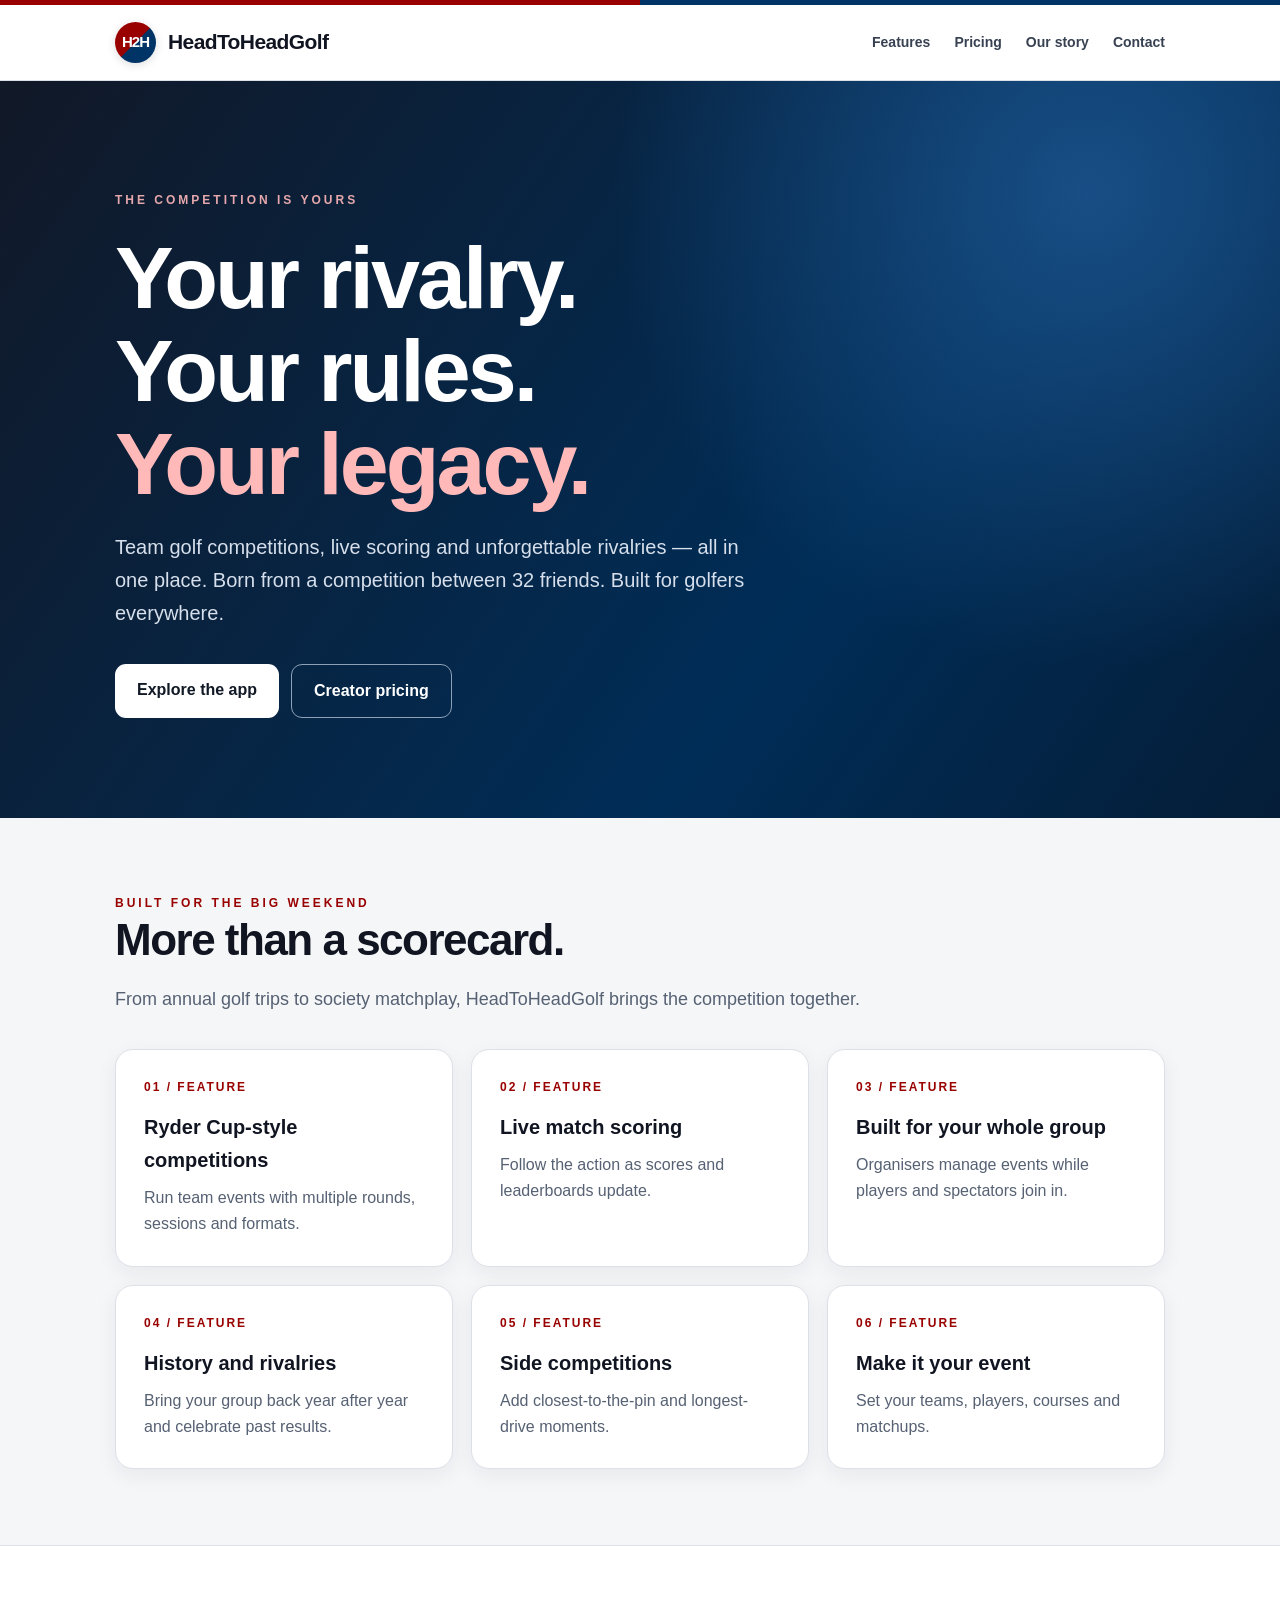
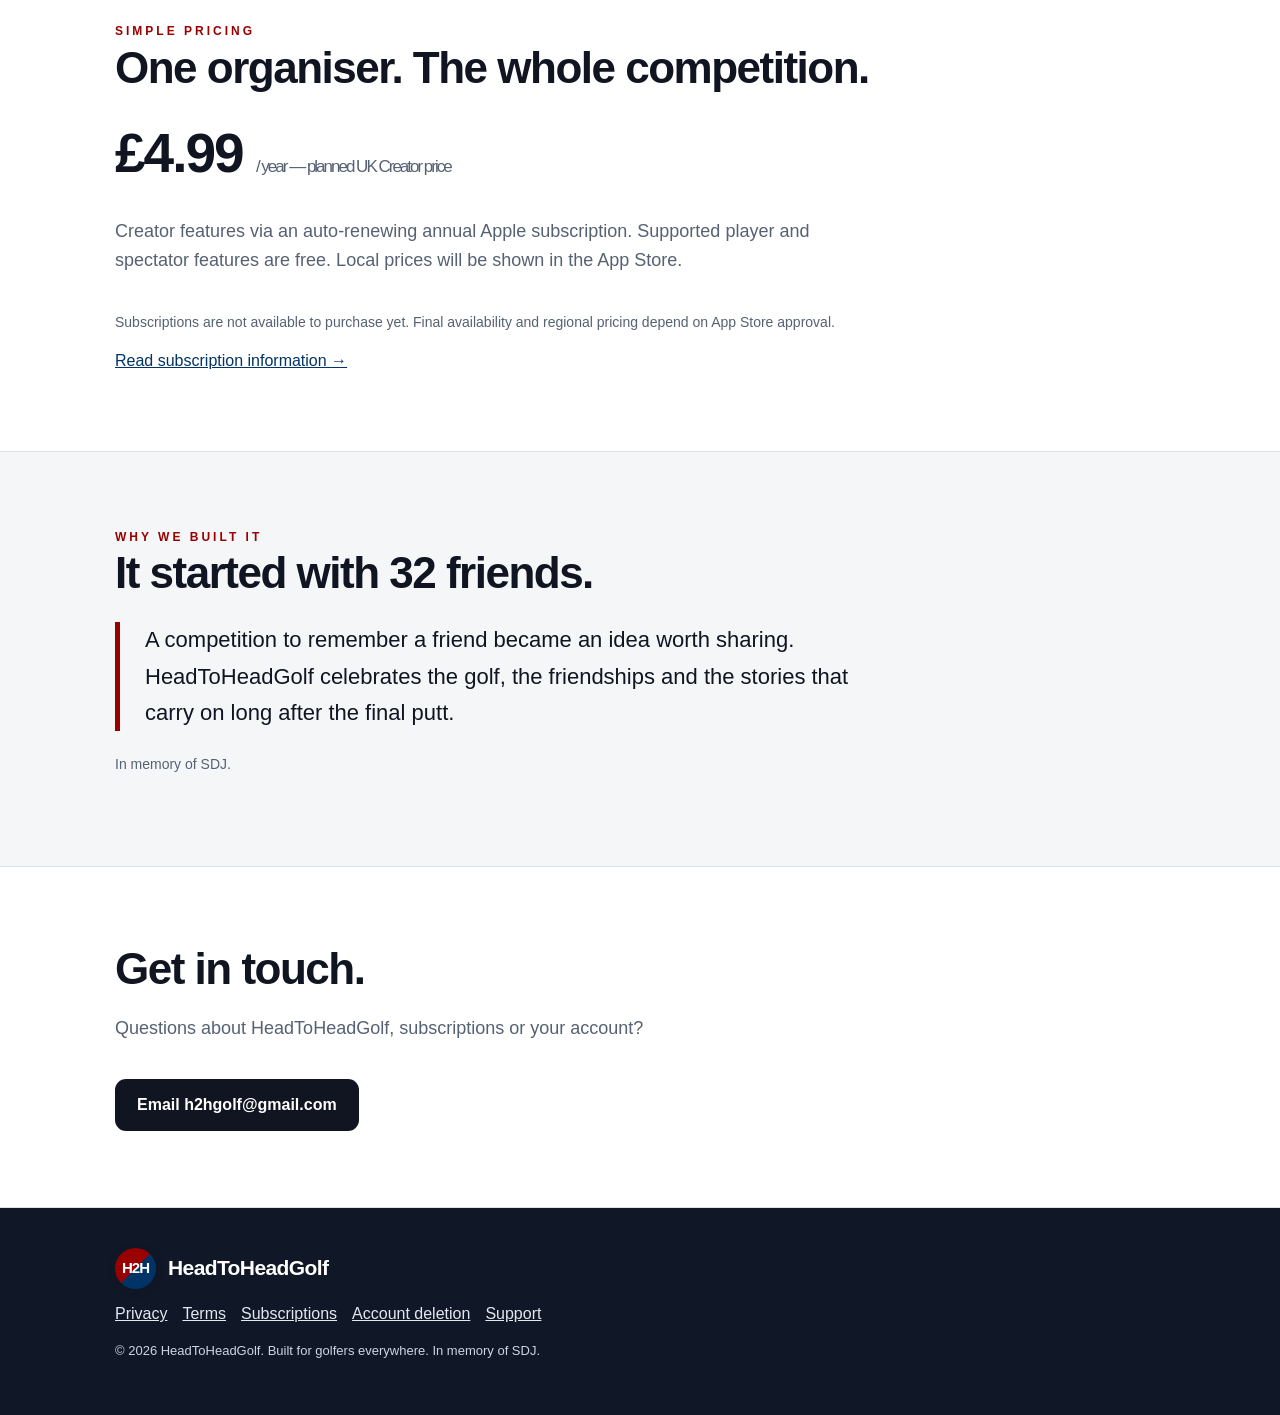
==== index.html @ 22dfcb66 "Add HeadToHeadGolf website" ====
<!doctype html><html lang="en"><head><meta charset="utf-8"><meta name="viewport" content="width=device-width, initial-scale=1"><meta name="theme-color" content="#003366"><meta name="description" content="HeadToHeadGolf: team golf competitions, live scoring, player history and rivalries."><title>Your Rivalry. Your Rules. Your Legacy. | HeadToHeadGolf</title><link rel="stylesheet" href="style.css"></head><body><div class="topline"></div><header><div class="wrap nav"><a class="brand" href="index.html"><span class="brandmark">H2H</span>HeadToHeadGolf</a><nav class="links" aria-label="Main navigation"><a href="index.html#features">Features</a><a href="index.html#pricing">Pricing</a><a href="index.html#story">Our story</a><a href="index.html#contact">Contact</a></nav></div></header><main><section class="hero"><div class="wrap"><div class="eyebrow">THE COMPETITION IS YOURS</div><h1>Your rivalry.<br>Your rules.<br><span>Your legacy.</span></h1><p>Team golf competitions, live scoring and unforgettable rivalries — all in one place. Born from a competition between 32 friends. Built for golfers everywhere.</p><div class="buttons"><a class="button" href="#features">Explore the app</a><a class="button outline" href="#pricing">Creator pricing</a></div></div></section><section class="section" id="features"><div class="wrap"><div class="eyebrow" style="color:var(--red)">BUILT FOR THE BIG WEEKEND</div><h2>More than a scorecard.</h2><p class="lede">From annual golf trips to society matchplay, HeadToHeadGolf brings the competition together.</p><div class="features"><article class="feature"><div class="num">01 / FEATURE</div><h3>Ryder Cup-style competitions</h3><p>Run team events with multiple rounds, sessions and formats.</p></article><article class="feature"><div class="num">02 / FEATURE</div><h3>Live match scoring</h3><p>Follow the action as scores and leaderboards update.</p></article><article class="feature"><div class="num">03 / FEATURE</div><h3>Built for your whole group</h3><p>Organisers manage events while players and spectators join in.</p></article><article class="feature"><div class="num">04 / FEATURE</div><h3>History and rivalries</h3><p>Bring your group back year after year and celebrate past results.</p></article><article class="feature"><div class="num">05 / FEATURE</div><h3>Side competitions</h3><p>Add closest-to-the-pin and longest-drive moments.</p></article><article class="feature"><div class="num">06 / FEATURE</div><h3>Make it your event</h3><p>Set your teams, players, courses and matchups.</p></article></div></div></section><section class="section band" id="pricing"><div class="wrap"><div class="eyebrow" style="color:var(--red)">SIMPLE PRICING</div><h2>One organiser. The whole competition.</h2><div class="price">£4.99 <small>/ year — planned UK Creator price</small></div><p class="lede">Creator features via an auto-renewing annual Apple subscription. Supported player and spectator features are free. Local prices will be shown in the App Store.</p><p class="note">Subscriptions are not available to purchase yet. Final availability and regional pricing depend on App Store approval.</p><a href="subscriptions.html">Read subscription information →</a></div></section><section class="section" id="story"><div class="wrap"><div class="eyebrow" style="color:var(--red)">WHY WE BUILT IT</div><h2>It started with 32 friends.</h2><p class="story">A competition to remember a friend became an idea worth sharing. HeadToHeadGolf celebrates the golf, the friendships and the stories that carry on long after the final putt.</p><p class="note">In memory of SDJ.</p></div></section><section class="section band" id="contact"><div class="wrap"><h2>Get in touch.</h2><p class="lede">Questions about HeadToHeadGolf, subscriptions or your account?</p><a class="button" style="background:var(--ink);color:#fff" href="mailto:h2hgolf@gmail.com">Email h2hgolf@gmail.com</a></div></section></main><footer><div class="wrap"><a class="brand" style="color:white" href="index.html"><span class="brandmark">H2H</span>HeadToHeadGolf</a><div class="footlinks"><a href="privacy.html">Privacy</a><a href="terms.html">Terms</a><a href="subscriptions.html">Subscriptions</a><a href="deletion.html">Account deletion</a><a href="mailto:h2hgolf@gmail.com">Support</a></div><p>© 2026 HeadToHeadGolf. Built for golfers everywhere. In memory of SDJ.</p></div></footer></body></html>
---- style.css ----
:root{--ink:#101521;--navy:#003366;--red:#990000;--paper:#f5f6f8;--muted:#566173;--line:#dce0e7}*{box-sizing:border-box}html{scroll-behavior:smooth}body{margin:0;background:var(--paper);color:var(--ink);font-family:-apple-system,BlinkMacSystemFont,"Segoe UI",Inter,Arial,sans-serif;line-height:1.65}a{color:var(--navy)}.wrap{max-width:1100px;margin:auto;padding:0 25px}header{background:#fff;border-bottom:1px solid var(--line);position:sticky;top:0;z-index:10}.nav{display:flex;align-items:center;justify-content:space-between;gap:20px;min-height:75px}.brand{text-decoration:none;color:var(--ink);font-weight:900;letter-spacing:-.6px;font-size:21px;display:flex;align-items:center;gap:12px}.brandmark{display:inline-grid;place-items:center;background:linear-gradient(135deg,var(--red) 0 49%,var(--navy) 51%);color:white;border-radius:50%;width:41px;height:41px;font-size:15px;letter-spacing:-1px;box-shadow:0 2px 10px #0002}.links{display:flex;gap:24px;flex-wrap:wrap}.links a{text-decoration:none;color:#374151;font-size:14px;font-weight:700}.links a:hover{color:var(--red)}.hero{background:radial-gradient(circle at 85% 15%,#184e85 0,transparent 38%),linear-gradient(125deg,#111827,#002d57 65%,#051d37);color:white;padding:110px 0 100px;overflow:hidden}.eyebrow{letter-spacing:3px;font-weight:800;font-size:12px;color:#e6a8ac}.hero h1{font-size:clamp(46px,7vw,88px);letter-spacing:-3px;line-height:1.06;max-width:780px;margin:20px 0}.hero h1 span{color:#ffb9b9}.hero p{max-width:650px;color:#d6dfeb;font-size:20px}.buttons{display:flex;gap:12px;flex-wrap:wrap;margin-top:34px}.button{padding:13px 22px;border-radius:11px;font-weight:800;text-decoration:none;display:inline-block;background:#fff;color:#121926}.button.outline{background:transparent;color:#fff;border:1px solid #8ca1b8}.section{padding:76px 0}.section h2{font-size:clamp(29px,4vw,44px);letter-spacing:-1.5px;line-height:1.2;margin:0 0 13px}.lede{color:var(--muted);font-size:18px;max-width:760px;margin-bottom:35px}.features{display:grid;grid-template-columns:repeat(3,minmax(0,1fr));gap:18px}.feature{background:white;padding:28px;border:1px solid var(--line);border-radius:18px;box-shadow:0 6px 20px #0e1d3410}.feature .num{font-size:12px;color:var(--red);font-weight:900;letter-spacing:2px}.feature h3{margin:13px 0 8px;font-size:20px}.feature p{margin:0;color:var(--muted)}.band{background:#fff;border-top:1px solid var(--line);border-bottom:1px solid var(--line)}.story{border-left:5px solid var(--red);padding-left:25px;font-size:22px;max-width:760px}.price{font-size:55px;font-weight:900;letter-spacing:-2px}.price small{font-size:17px;color:var(--muted);font-weight:500}.note{font-size:14px;color:var(--muted)}.legal{max-width:850px;background:white;border:1px solid var(--line);border-radius:18px;padding:clamp(25px,5vw,55px);margin:42px auto 75px}.legal h1{font-size:36px;line-height:1.15}.legal h2{font-size:21px;margin:30px 0 8px}.legal p,.legal li{color:#354153}.legal a{overflow-wrap:anywhere}.draft{background:#fff4e3;border:1px solid #efc078;border-radius:12px;padding:17px 19px;color:#704900;margin:24px 0;font-size:14px}.draft strong{display:block}.legal .draft p{color:#704900;margin:5px 0 0}.legal code{background:#f2f4f7;padding:2px 4px}footer{background:#101827;color:#cbd5e1;padding:40px 0}footer a{color:#e2e8f0}footer .footlinks{display:flex;flex-wrap:wrap;gap:15px;margin:12px 0}footer p{font-size:13px}.topline{height:5px;background:linear-gradient(90deg,var(--red) 0 50%,var(--navy) 50%)}@media(max-width:750px){.nav{align-items:flex-start;flex-direction:column;padding:16px 0}.links{gap:13px}.hero{padding:72px 0}.hero h1{letter-spacing:-2px}.features{grid-template-columns:1fr}.section{padding:50px 0}}
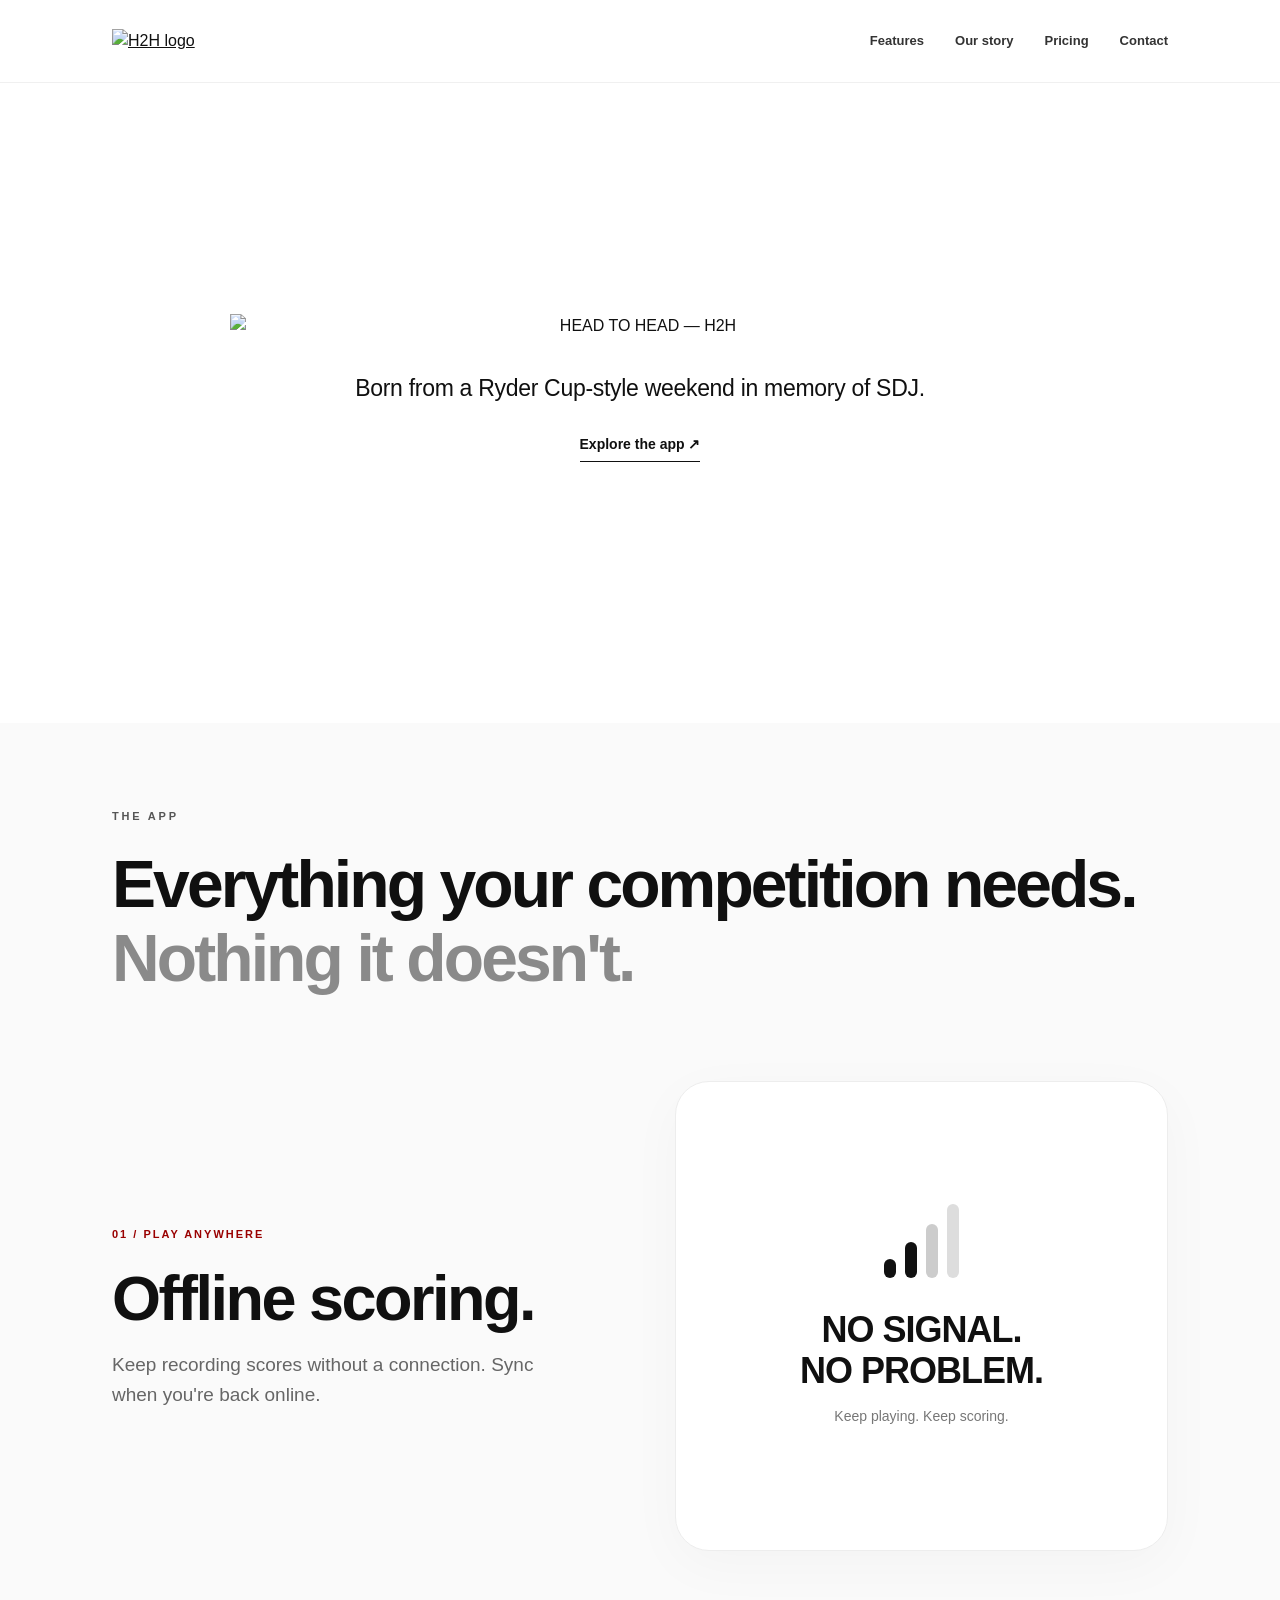
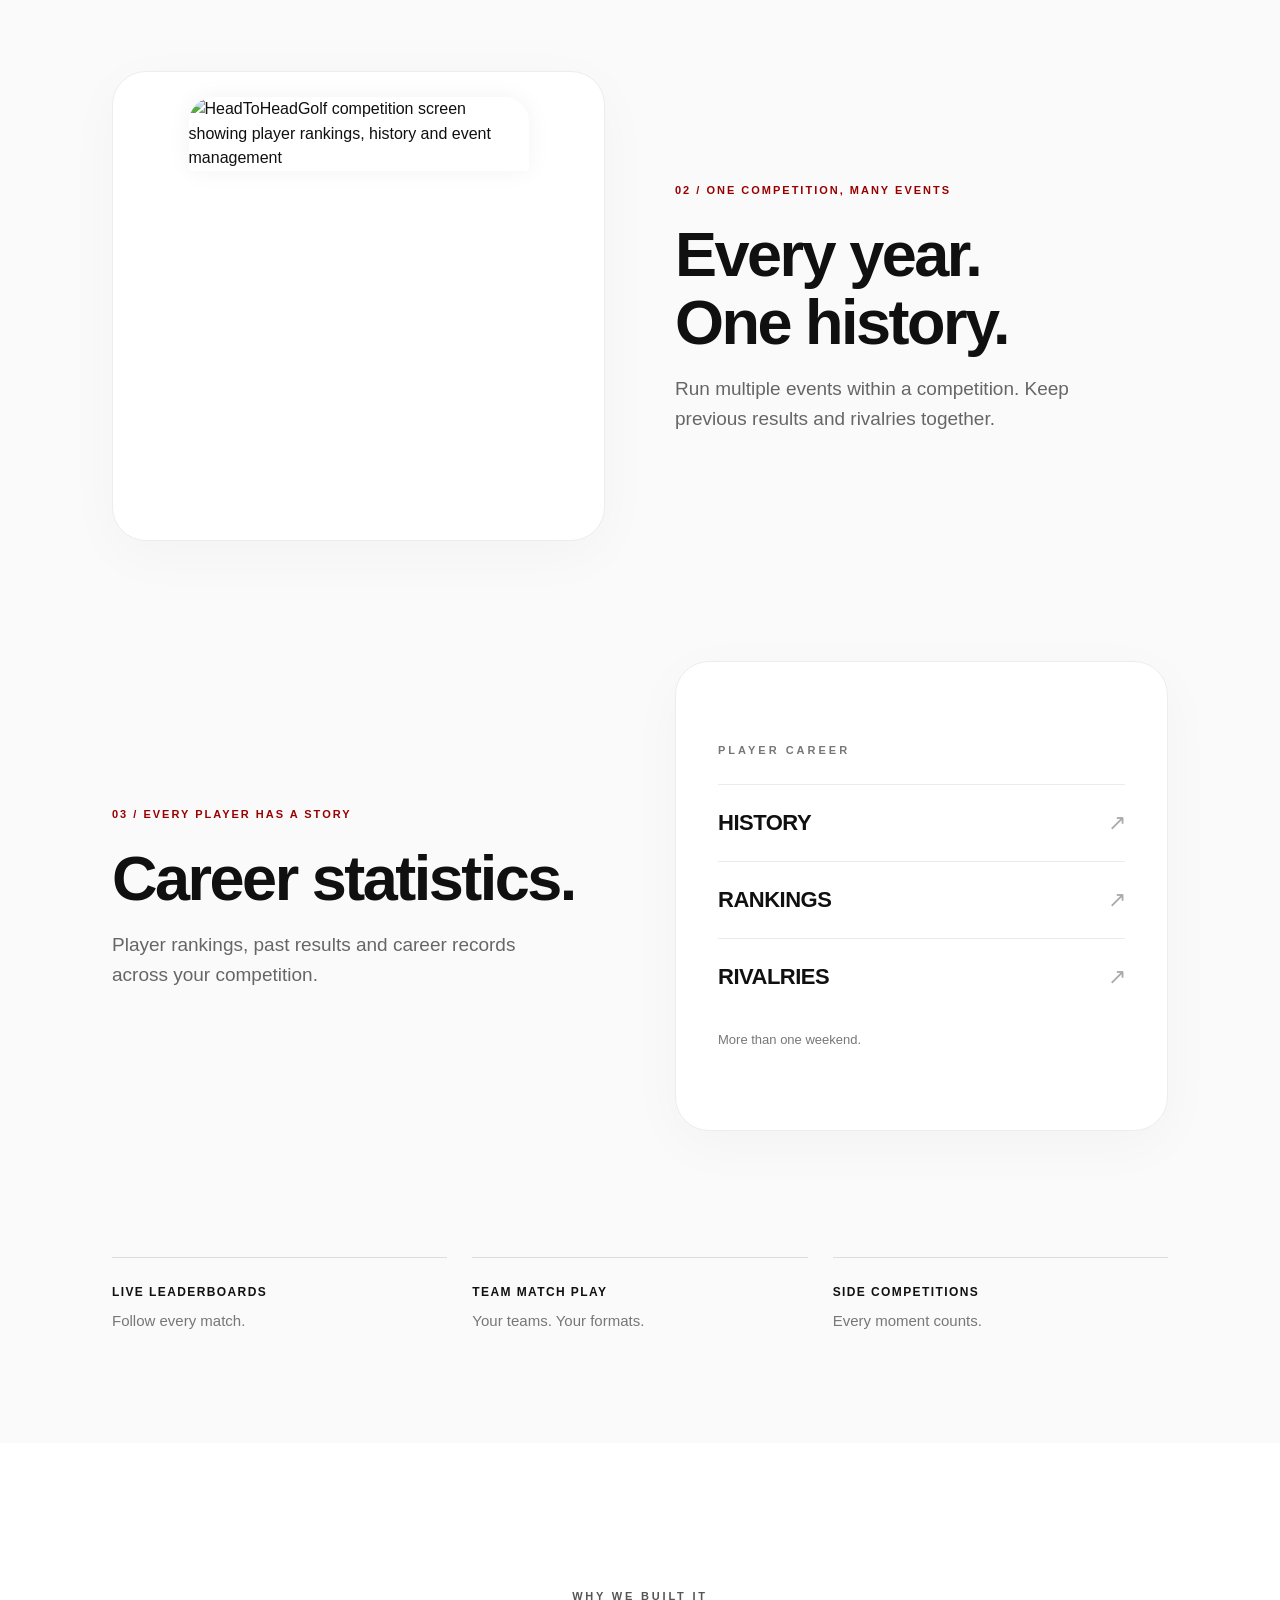
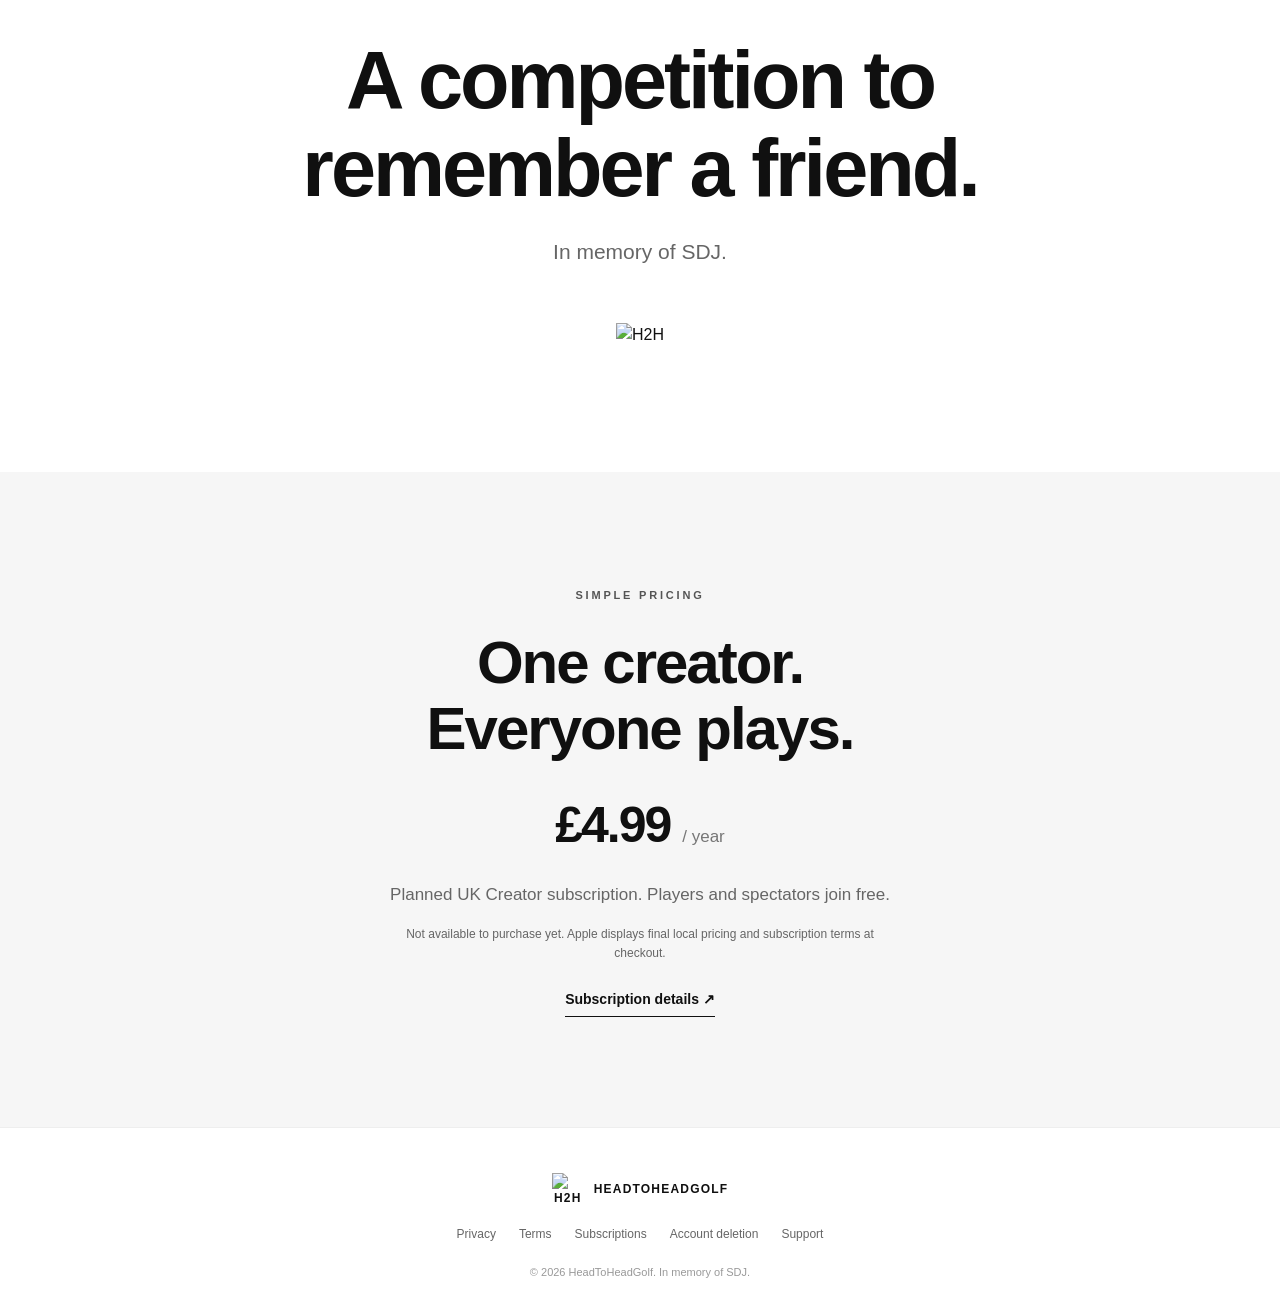
==== commit 0795088f: "Add files via upload" ====
--- a/index.html
+++ b/index.html
@@ -1 +1,12 @@
-<!doctype html><html lang="en"><head><meta charset="utf-8"><meta name="viewport" content="width=device-width, initial-scale=1"><meta name="theme-color" content="#003366"><meta name="description" content="HeadToHeadGolf: team golf competitions, live scoring, player history and rivalries."><title>Your Rivalry. Your Rules. Your Legacy. | HeadToHeadGolf</title><link rel="stylesheet" href="style.css"></head><body><div class="topline"></div><header><div class="wrap nav"><a class="brand" href="index.html"><span class="brandmark">H2H</span>HeadToHeadGolf</a><nav class="links" aria-label="Main navigation"><a href="index.html#features">Features</a><a href="index.html#pricing">Pricing</a><a href="index.html#story">Our story</a><a href="index.html#contact">Contact</a></nav></div></header><main><section class="hero"><div class="wrap"><div class="eyebrow">THE COMPETITION IS YOURS</div><h1>Your rivalry.<br>Your rules.<br><span>Your legacy.</span></h1><p>Team golf competitions, live scoring and unforgettable rivalries — all in one place. Born from a competition between 32 friends. Built for golfers everywhere.</p><div class="buttons"><a class="button" href="#features">Explore the app</a><a class="button outline" href="#pricing">Creator pricing</a></div></div></section><section class="section" id="features"><div class="wrap"><div class="eyebrow" style="color:var(--red)">BUILT FOR THE BIG WEEKEND</div><h2>More than a scorecard.</h2><p class="lede">From annual golf trips to society matchplay, HeadToHeadGolf brings the competition together.</p><div class="features"><article class="feature"><div class="num">01 / FEATURE</div><h3>Ryder Cup-style competitions</h3><p>Run team events with multiple rounds, sessions and formats.</p></article><article class="feature"><div class="num">02 / FEATURE</div><h3>Live match scoring</h3><p>Follow the action as scores and leaderboards update.</p></article><article class="feature"><div class="num">03 / FEATURE</div><h3>Built for your whole group</h3><p>Organisers manage events while players and spectators join in.</p></article><article class="feature"><div class="num">04 / FEATURE</div><h3>History and rivalries</h3><p>Bring your group back year after year and celebrate past results.</p></article><article class="feature"><div class="num">05 / FEATURE</div><h3>Side competitions</h3><p>Add closest-to-the-pin and longest-drive moments.</p></article><article class="feature"><div class="num">06 / FEATURE</div><h3>Make it your event</h3><p>Set your teams, players, courses and matchups.</p></article></div></div></section><section class="section band" id="pricing"><div class="wrap"><div class="eyebrow" style="color:var(--red)">SIMPLE PRICING</div><h2>One organiser. The whole competition.</h2><div class="price">£4.99 <small>/ year — planned UK Creator price</small></div><p class="lede">Creator features via an auto-renewing annual Apple subscription. Supported player and spectator features are free. Local prices will be shown in the App Store.</p><p class="note">Subscriptions are not available to purchase yet. Final availability and regional pricing depend on App Store approval.</p><a href="subscriptions.html">Read subscription information →</a></div></section><section class="section" id="story"><div class="wrap"><div class="eyebrow" style="color:var(--red)">WHY WE BUILT IT</div><h2>It started with 32 friends.</h2><p class="story">A competition to remember a friend became an idea worth sharing. HeadToHeadGolf celebrates the golf, the friendships and the stories that carry on long after the final putt.</p><p class="note">In memory of SDJ.</p></div></section><section class="section band" id="contact"><div class="wrap"><h2>Get in touch.</h2><p class="lede">Questions about HeadToHeadGolf, subscriptions or your account?</p><a class="button" style="background:var(--ink);color:#fff" href="mailto:h2hgolf@gmail.com">Email h2hgolf@gmail.com</a></div></section></main><footer><div class="wrap"><a class="brand" style="color:white" href="index.html"><span class="brandmark">H2H</span>HeadToHeadGolf</a><div class="footlinks"><a href="privacy.html">Privacy</a><a href="terms.html">Terms</a><a href="subscriptions.html">Subscriptions</a><a href="deletion.html">Account deletion</a><a href="mailto:h2hgolf@gmail.com">Support</a></div><p>© 2026 HeadToHeadGolf. Built for golfers everywhere. In memory of SDJ.</p></div></footer></body></html>+<!doctype html>
+<html lang="en"><head><meta charset="utf-8"><meta name="viewport" content="width=device-width,initial-scale=1"><meta name="theme-color" content="#ffffff"><meta name="description" content="HeadToHeadGolf. Ryder Cup-style golf competitions, offline scoring and player career statistics."><title>HeadToHeadGolf</title><link rel="icon" type="image/png" href="assets/h2h-logo.png"><link rel="stylesheet" href="style.css"></head>
+<body><header class="site-header"><div class="wrap nav"><a class="site-mark" href="index.html" aria-label="HeadToHeadGolf home"><img src="assets/h2h-logo.png" alt="H2H logo"></a><nav aria-label="Main navigation"><a href="#features">Features</a><a href="#story">Our story</a><a href="#pricing">Pricing</a><a href="mailto:h2hgolf@gmail.com">Contact</a></nav></div></header>
+<main>
+<section class="hero-min"><div class="wrap hero-content"><img class="wordmark" src="assets/headtohead-wordmark.png" alt="HEAD TO HEAD — H2H"><p class="hero-line">Born from a Ryder Cup-style weekend in memory of SDJ.</p><a class="minimal-cta" href="#features">Explore the app <span aria-hidden="true">↗</span></a></div></section>
+<section id="features" class="feature-showcase"><div class="wrap"><div class="section-label">THE APP</div><h1>Everything your competition needs.<br><span>Nothing it doesn't.</span></h1><div class="spotlight"><div class="spotlight-copy"><span class="feature-index">01 / PLAY ANYWHERE</span><h2>Offline scoring.</h2><p>Keep recording scores without a connection. Sync when you're back online.</p></div><div class="visual visual-simple"><div class="signal-icon" aria-hidden="true"><span></span><span></span><span></span><span></span></div><div class="signal-title">NO SIGNAL.<br>NO PROBLEM.</div><div class="signal-sub">Keep playing. Keep scoring.</div></div></div>
+<div class="spotlight reverse"><div class="spotlight-copy"><span class="feature-index">02 / ONE COMPETITION, MANY EVENTS</span><h2>Every year.<br>One history.</h2><p>Run multiple events within a competition. Keep previous results and rivalries together.</p></div><div class="visual screenshot-visual"><img src="assets/competition.png" alt="HeadToHeadGolf competition screen showing player rankings, history and event management" loading="lazy"></div></div>
+<div class="spotlight"><div class="spotlight-copy"><span class="feature-index">03 / EVERY PLAYER HAS A STORY</span><h2>Career statistics.</h2><p>Player rankings, past results and career records across your competition.</p></div><div class="visual stat-visual"><div class="stat-header">PLAYER CAREER</div><div class="stat-line"><strong>HISTORY</strong><span>↗</span></div><div class="stat-line"><strong>RANKINGS</strong><span>↗</span></div><div class="stat-line"><strong>RIVALRIES</strong><span>↗</span></div><div class="stat-note">More than one weekend.</div></div></div>
+<div class="mini-features"><div><strong>LIVE LEADERBOARDS</strong><span>Follow every match.</span></div><div><strong>TEAM MATCH PLAY</strong><span>Your teams. Your formats.</span></div><div><strong>SIDE COMPETITIONS</strong><span>Every moment counts.</span></div></div></div></section>
+<section class="story-section" id="story"><div class="wrap story-inner"><span class="section-label">WHY WE BUILT IT</span><h2>A competition to<br>remember a friend.</h2><p>In memory of SDJ.</p><img src="assets/h2h-logo.png" alt="H2H" class="story-mark"></div></section>
+<section class="pricing-section" id="pricing"><div class="wrap pricing-inner"><span class="section-label">SIMPLE PRICING</span><h2>One creator.<br>Everyone plays.</h2><div class="pricing-value">£4.99 <span>/ year</span></div><p>Planned UK Creator subscription. Players and spectators join free.</p><p class="small-muted">Not available to purchase yet. Apple displays final local pricing and subscription terms at checkout.</p><a class="minimal-cta" href="subscriptions.html">Subscription details ↗</a></div></section>
+</main><footer class="minimal-footer"><div class="wrap footer-content"><div class="footer-brand"><img src="assets/h2h-logo.png" alt="H2H"><span>HEADTOHEADGOLF</span></div><div class="footlinks"><a href="privacy.html">Privacy</a><a href="terms.html">Terms</a><a href="subscriptions.html">Subscriptions</a><a href="deletion.html">Account deletion</a><a href="mailto:h2hgolf@gmail.com">Support</a></div><small>© 2026 HeadToHeadGolf. In memory of SDJ.</small></div></footer></body></html>
--- a/style.css
+++ b/style.css
@@ -1,2 +1,6 @@
-
-:root{--ink:#101521;--navy:#003366;--red:#990000;--paper:#f5f6f8;--muted:#566173;--line:#dce0e7}*{box-sizing:border-box}html{scroll-behavior:smooth}body{margin:0;background:var(--paper);color:var(--ink);font-family:-apple-system,BlinkMacSystemFont,"Segoe UI",Inter,Arial,sans-serif;line-height:1.65}a{color:var(--navy)}.wrap{max-width:1100px;margin:auto;padding:0 25px}header{background:#fff;border-bottom:1px solid var(--line);position:sticky;top:0;z-index:10}.nav{display:flex;align-items:center;justify-content:space-between;gap:20px;min-height:75px}.brand{text-decoration:none;color:var(--ink);font-weight:900;letter-spacing:-.6px;font-size:21px;display:flex;align-items:center;gap:12px}.brandmark{display:inline-grid;place-items:center;background:linear-gradient(135deg,var(--red) 0 49%,var(--navy) 51%);color:white;border-radius:50%;width:41px;height:41px;font-size:15px;letter-spacing:-1px;box-shadow:0 2px 10px #0002}.links{display:flex;gap:24px;flex-wrap:wrap}.links a{text-decoration:none;color:#374151;font-size:14px;font-weight:700}.links a:hover{color:var(--red)}.hero{background:radial-gradient(circle at 85% 15%,#184e85 0,transparent 38%),linear-gradient(125deg,#111827,#002d57 65%,#051d37);color:white;padding:110px 0 100px;overflow:hidden}.eyebrow{letter-spacing:3px;font-weight:800;font-size:12px;color:#e6a8ac}.hero h1{font-size:clamp(46px,7vw,88px);letter-spacing:-3px;line-height:1.06;max-width:780px;margin:20px 0}.hero h1 span{color:#ffb9b9}.hero p{max-width:650px;color:#d6dfeb;font-size:20px}.buttons{display:flex;gap:12px;flex-wrap:wrap;margin-top:34px}.button{padding:13px 22px;border-radius:11px;font-weight:800;text-decoration:none;display:inline-block;background:#fff;color:#121926}.button.outline{background:transparent;color:#fff;border:1px solid #8ca1b8}.section{padding:76px 0}.section h2{font-size:clamp(29px,4vw,44px);letter-spacing:-1.5px;line-height:1.2;margin:0 0 13px}.lede{color:var(--muted);font-size:18px;max-width:760px;margin-bottom:35px}.features{display:grid;grid-template-columns:repeat(3,minmax(0,1fr));gap:18px}.feature{background:white;padding:28px;border:1px solid var(--line);border-radius:18px;box-shadow:0 6px 20px #0e1d3410}.feature .num{font-size:12px;color:var(--red);font-weight:900;letter-spacing:2px}.feature h3{margin:13px 0 8px;font-size:20px}.feature p{margin:0;color:var(--muted)}.band{background:#fff;border-top:1px solid var(--line);border-bottom:1px solid var(--line)}.story{border-left:5px solid var(--red);padding-left:25px;font-size:22px;max-width:760px}.price{font-size:55px;font-weight:900;letter-spacing:-2px}.price small{font-size:17px;color:var(--muted);font-weight:500}.note{font-size:14px;color:var(--muted)}.legal{max-width:850px;background:white;border:1px solid var(--line);border-radius:18px;padding:clamp(25px,5vw,55px);margin:42px auto 75px}.legal h1{font-size:36px;line-height:1.15}.legal h2{font-size:21px;margin:30px 0 8px}.legal p,.legal li{color:#354153}.legal a{overflow-wrap:anywhere}.draft{background:#fff4e3;border:1px solid #efc078;border-radius:12px;padding:17px 19px;color:#704900;margin:24px 0;font-size:14px}.draft strong{display:block}.legal .draft p{color:#704900;margin:5px 0 0}.legal code{background:#f2f4f7;padding:2px 4px}footer{background:#101827;color:#cbd5e1;padding:40px 0}footer a{color:#e2e8f0}footer .footlinks{display:flex;flex-wrap:wrap;gap:15px;margin:12px 0}footer p{font-size:13px}.topline{height:5px;background:linear-gradient(90deg,var(--red) 0 50%,var(--navy) 50%)}@media(max-width:750px){.nav{align-items:flex-start;flex-direction:column;padding:16px 0}.links{gap:13px}.hero{padding:72px 0}.hero h1{letter-spacing:-2px}.features{grid-template-columns:1fr}.section{padding:50px 0}}
+/* HeadToHeadGolf website v2 — app-inspired minimal design */
+:root{--ink:#101010;--navy:#003366;--red:#990000;--paper:#fff;--muted:#696969;--line:#e9e9e9}*{box-sizing:border-box}html{scroll-behavior:smooth}body{margin:0;background:#fff;color:var(--ink);font-family:-apple-system,BlinkMacSystemFont,"SF Pro Display","Segoe UI",Arial,sans-serif;line-height:1.55;-webkit-font-smoothing:antialiased}a{color:inherit}.wrap{max-width:1120px;margin:0 auto;padding:0 32px}.site-header{background:rgba(255,255,255,.96);position:sticky;top:0;z-index:20;border-bottom:1px solid #f0f0f0;backdrop-filter:blur(15px)}.nav{height:82px;display:flex;justify-content:space-between;align-items:center;gap:25px}.site-mark img{width:53px;height:53px;object-fit:contain}.nav nav{display:flex;gap:31px;align-items:center}.nav nav a{text-decoration:none;font-size:13px;font-weight:650;color:#333}.nav nav a:hover{color:var(--red)}.hero-min{min-height:640px;display:flex;align-items:center;text-align:center}.hero-content{width:100%;padding-top:60px;padding-bottom:90px}.wordmark{display:block;width:min(820px,100%);height:auto;margin:0 auto 32px}.hero-line{font-size:clamp(17px,2vw,23px);font-weight:500;letter-spacing:-.3px;margin:0 auto 26px;max-width:680px}.minimal-cta{display:inline-block;font-size:14px;text-decoration:none;font-weight:700;border-bottom:1px solid #111;padding-bottom:5px}.feature-showcase{padding:85px 0 110px;background:#fafafa}.section-label{font-size:11px;letter-spacing:2.8px;font-weight:800;color:#555}.feature-showcase h1{font-size:clamp(36px,5.4vw,66px);letter-spacing:-2.9px;line-height:1.12;margin:23px 0 85px;font-weight:750}.feature-showcase h1 span{color:#8a8a8a}.spotlight{display:grid;grid-template-columns:1fr 1fr;align-items:center;gap:70px;margin-bottom:120px}.spotlight.reverse .spotlight-copy{order:2}.spotlight.reverse .visual{order:1}.feature-index{font-size:11px;font-weight:800;letter-spacing:2px;color:var(--red)}.spotlight-copy h2{font-size:clamp(37px,5vw,63px);letter-spacing:-2.5px;line-height:1.08;margin:18px 0}.spotlight-copy p{font-size:19px;max-width:430px;color:#666;margin:0;line-height:1.6}.visual{min-height:470px;border-radius:34px;background:#fff;overflow:hidden;display:flex;align-items:center;justify-content:center;flex-direction:column;box-shadow:0 14px 55px #00000008;border:1px solid #ededed}.visual-simple{background:#fff}.signal-icon{height:74px;display:flex;align-items:end;gap:9px;margin-bottom:32px}.signal-icon span{display:block;width:12px;border-radius:6px;background:#111}.signal-icon span:nth-child(1){height:19px}.signal-icon span:nth-child(2){height:36px}.signal-icon span:nth-child(3){height:54px;background:#ccc}.signal-icon span:nth-child(4){height:74px;background:#ddd}.signal-title{font-size:36px;line-height:1.12;font-weight:800;text-align:center;letter-spacing:-1px}.signal-sub{color:#777;font-size:14px;margin-top:15px}.screenshot-visual{background:#fff;padding:25px 0 0;justify-content:flex-start}.screenshot-visual img{width:78%;max-width:340px;height:auto;display:block;border-radius:25px 25px 0 0;box-shadow:0 0 25px #0000000d}.stat-visual{padding:42px;align-items:stretch}.stat-header{letter-spacing:3px;font-size:11px;font-weight:750;color:#777;margin-bottom:25px}.stat-line{display:flex;justify-content:space-between;align-items:center;border-top:1px solid #ececec;padding:21px 0;font-size:22px;letter-spacing:-.5px}.stat-line span{color:#aaa}.stat-note{font-size:13px;color:#777;margin-top:15px}.mini-features{display:grid;grid-template-columns:repeat(3,1fr);gap:25px;padding-top:6px}.mini-features div{border-top:1px solid #ddd;padding-top:25px;display:flex;flex-direction:column;gap:8px}.mini-features strong{font-size:12px;letter-spacing:1.4px}.mini-features span{font-size:15px;color:#777}.story-section{text-align:center;padding:140px 0 125px}.story-inner h2{font-size:clamp(42px,6.6vw,81px);line-height:1.09;letter-spacing:-3px;margin:28px 0 24px}.story-inner p{font-size:21px;color:#666}.story-mark{width:64px;height:64px;object-fit:contain;margin-top:33px}.pricing-section{background:#f6f6f6;padding:110px 0;text-align:center}.pricing-inner h2{font-size:clamp(39px,5vw,60px);letter-spacing:-2px;line-height:1.1;margin:23px 0 25px}.pricing-value{font-size:50px;font-weight:800;letter-spacing:-2px}.pricing-value span{font-size:17px;font-weight:500;color:#777;letter-spacing:0}.pricing-inner p{font-size:17px;color:#666}.pricing-inner .small-muted{font-size:12px;max-width:510px;margin:12px auto 25px}.minimal-footer{background:#fff;border-top:1px solid #eee;padding:45px 0 35px}.footer-content{display:flex;flex-direction:column;align-items:center;gap:20px;text-align:center}.footer-brand{display:flex;align-items:center;gap:10px;font-size:12px;font-weight:800;letter-spacing:1.2px}.footer-brand img{width:32px;height:32px}.footlinks{display:flex;flex-wrap:wrap;justify-content:center;gap:15px 23px}.footlinks a{font-size:12px;color:#666;text-decoration:none}.footer-content small{font-size:11px;color:#999}
+/* Legal pages retain their existing HTML and stable links. */
+.topline{height:3px;background:linear-gradient(90deg,var(--red) 0 50%,var(--navy) 50%)}header:not(.site-header){background:#fff;border-bottom:1px solid #eee}header:not(.site-header) .nav{min-height:75px}.brand{text-decoration:none;color:var(--ink);font-weight:800;font-size:19px;display:flex;align-items:center;gap:12px}.brandmark{display:inline-grid;place-items:center;background:#111;color:#fff;border-radius:50%;width:40px;height:40px;font-size:14px}.links{display:flex;gap:24px;flex-wrap:wrap}.links a{text-decoration:none;font-size:13px;font-weight:700}.legal{max-width:850px;background:#fff;border:1px solid #eee;border-radius:22px;padding:clamp(25px,5vw,55px);margin:42px auto 75px}.legal h1{font-size:36px;line-height:1.15}.legal h2{font-size:21px;margin:30px 0 8px}.legal p,.legal li{color:#454545}.legal a{overflow-wrap:anywhere;color:var(--navy)}.draft{background:#fff4e3;border:1px solid #efc078;border-radius:12px;padding:17px 19px;color:#704900;margin:24px 0;font-size:14px}.draft strong{display:block}.legal .draft p{color:#704900;margin:5px 0 0}.legal code{background:#f2f4f7;padding:2px 4px}footer:not(.minimal-footer){background:#fafafa;color:#555;padding:40px 0;border-top:1px solid #eee}footer:not(.minimal-footer) a{color:#444}footer:not(.minimal-footer) .footlinks{justify-content:flex-start;margin:12px 0}footer:not(.minimal-footer) p{font-size:13px}
+@media(max-width:760px){.wrap{padding:0 22px}.nav{height:70px}.site-mark img{width:43px;height:43px}.nav nav{gap:13px}.nav nav a{font-size:11px}.hero-min{min-height:510px}.hero-content{padding:80px 22px}.wordmark{width:100%;margin-bottom:26px}.hero-line{font-size:17px}.feature-showcase{padding:70px 0}.feature-showcase h1{margin-bottom:70px;letter-spacing:-1.7px}.spotlight,.spotlight.reverse{grid-template-columns:1fr;gap:28px;margin-bottom:85px}.spotlight.reverse .spotlight-copy,.spotlight.reverse .visual{order:initial}.spotlight-copy h2{letter-spacing:-1.5px}.spotlight-copy p{font-size:17px}.visual{min-height:365px;border-radius:25px}.screenshot-visual img{width:72%;max-width:265px}.stat-visual{padding:28px}.mini-features{grid-template-columns:1fr;gap:12px}.story-section{padding:105px 0}.story-inner h2{letter-spacing:-1.8px}.pricing-section{padding:85px 0}.links{gap:12px}header:not(.site-header) .nav{height:auto;min-height:85px;flex-wrap:wrap;padding-top:12px;padding-bottom:12px}}
+@media(prefers-reduced-motion:reduce){html{scroll-behavior:auto}}
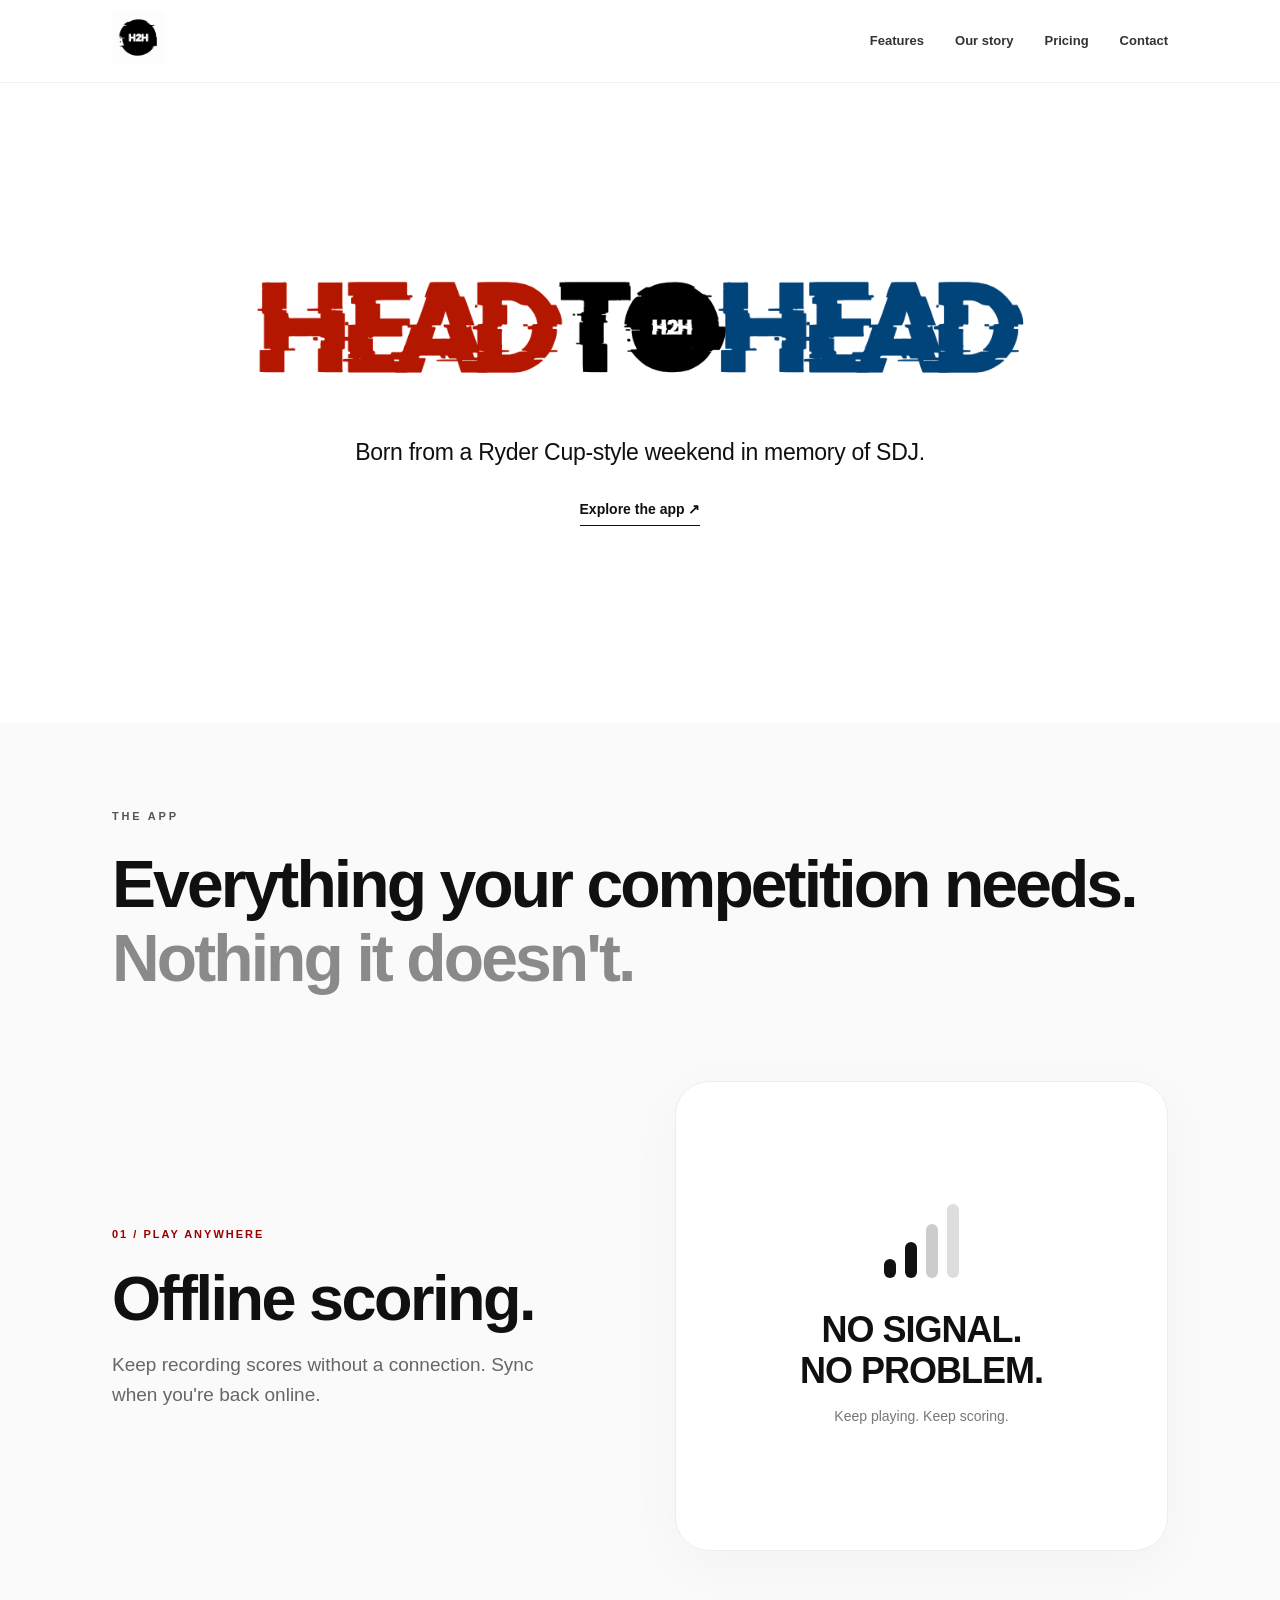
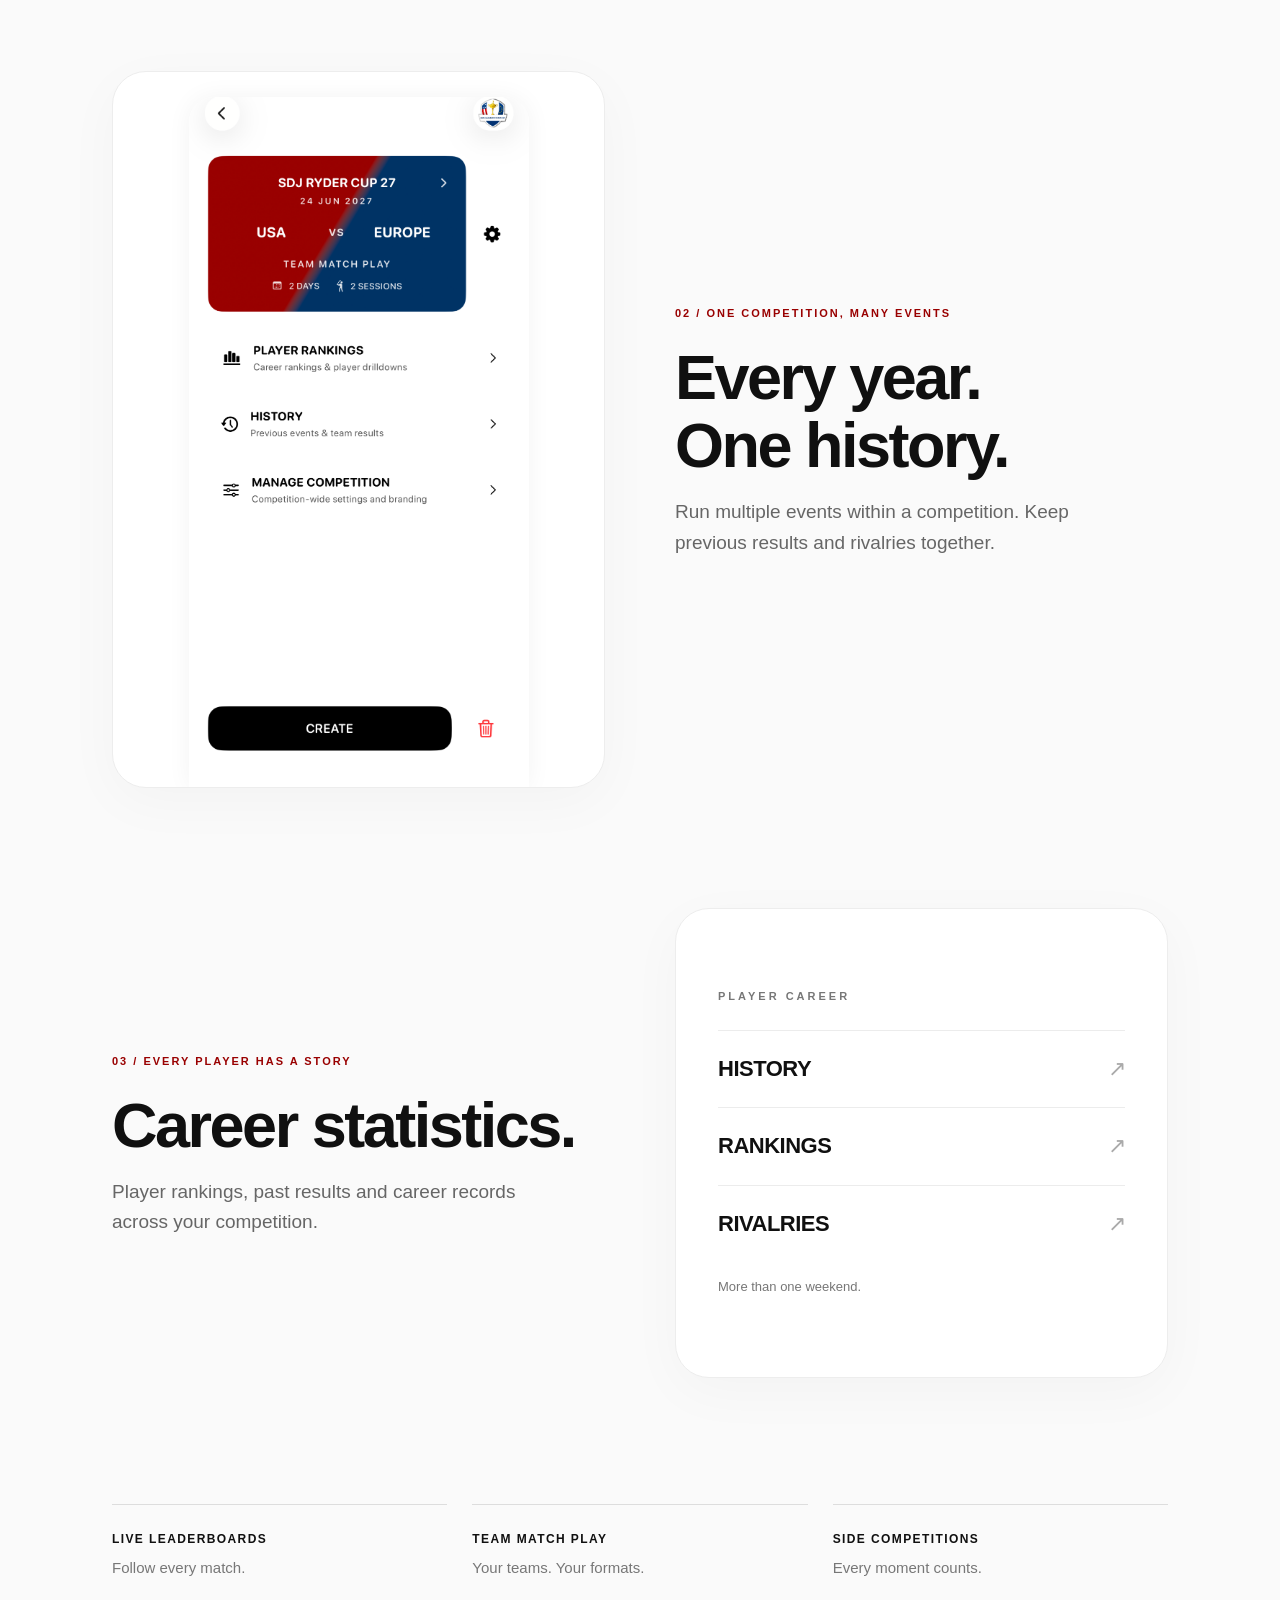
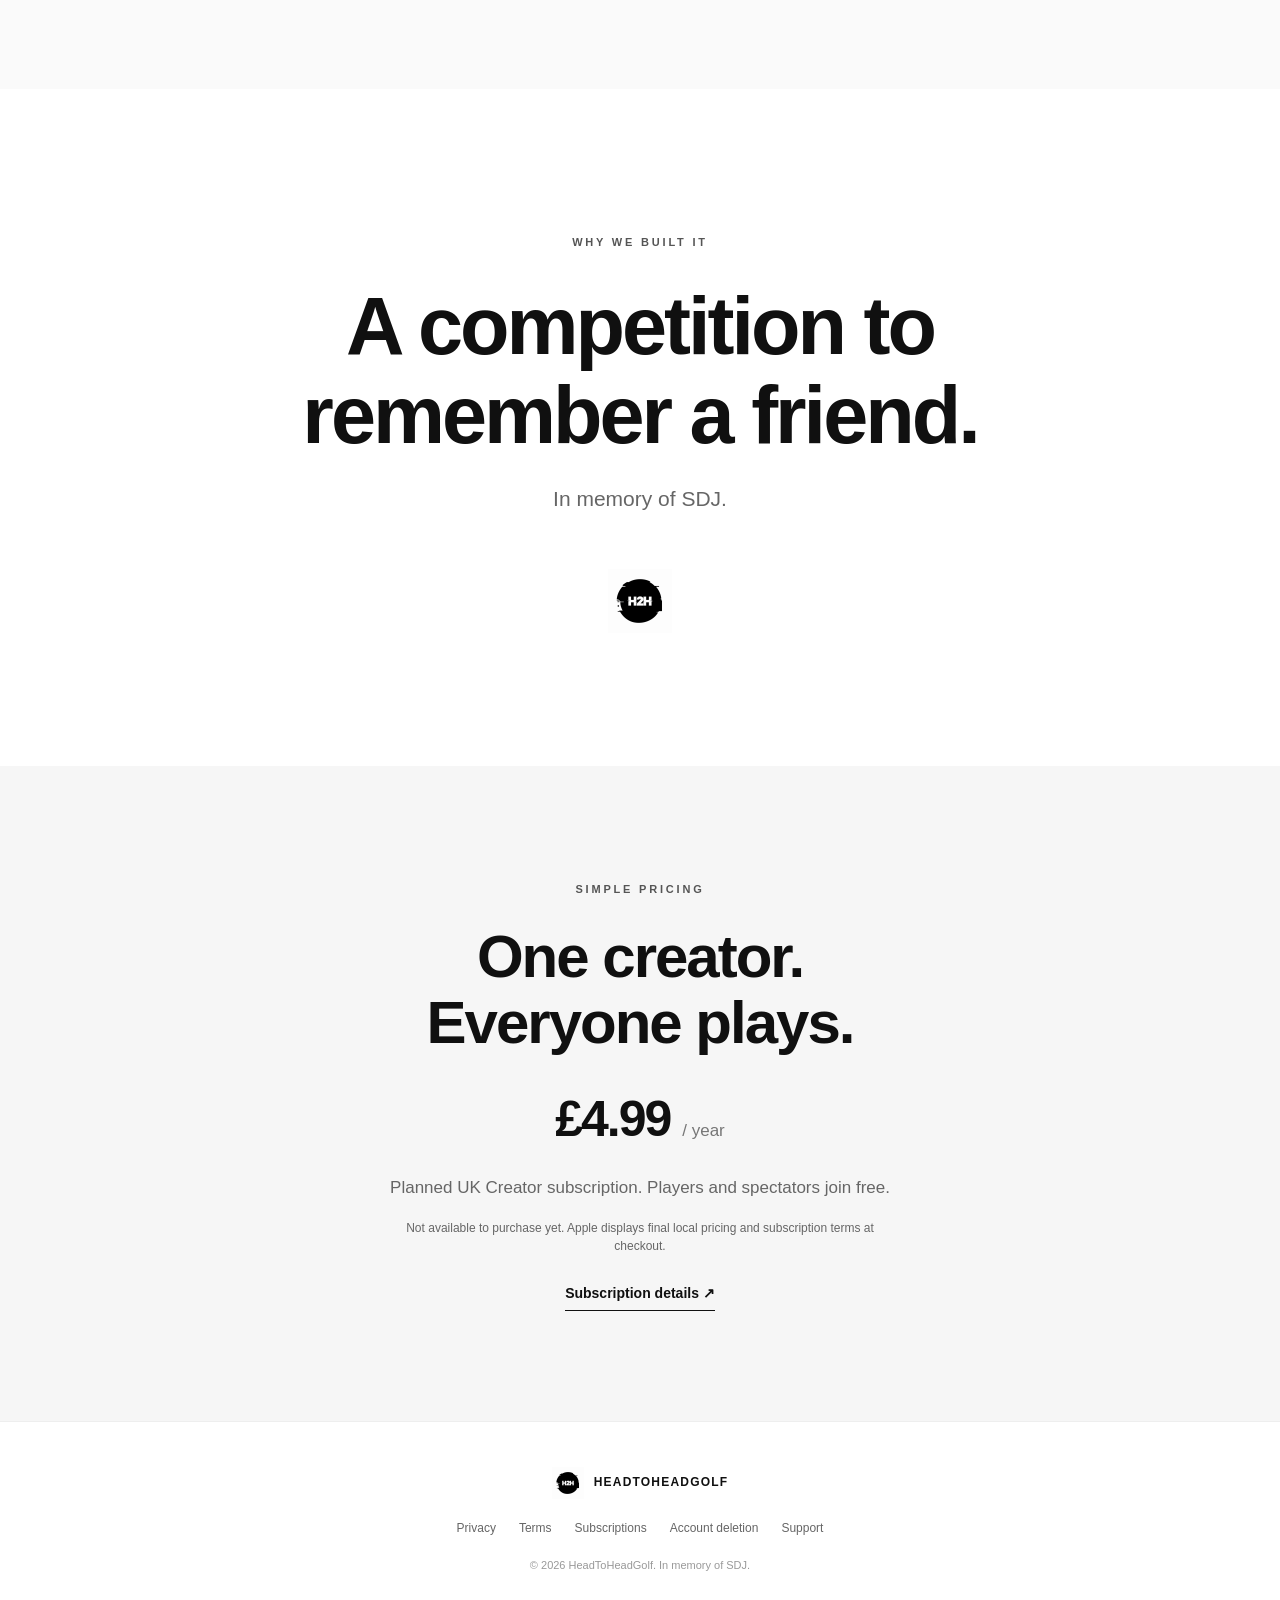
==== commit 55e1b796: "Add files via upload" ====
--- a/index.html
+++ b/index.html
@@ -1,12 +1,12 @@
 <!doctype html>
-<html lang="en"><head><meta charset="utf-8"><meta name="viewport" content="width=device-width,initial-scale=1"><meta name="theme-color" content="#ffffff"><meta name="description" content="HeadToHeadGolf. Ryder Cup-style golf competitions, offline scoring and player career statistics."><title>HeadToHeadGolf</title><link rel="icon" type="image/png" href="assets/h2h-logo.png"><link rel="stylesheet" href="style.css"></head>
-<body><header class="site-header"><div class="wrap nav"><a class="site-mark" href="index.html" aria-label="HeadToHeadGolf home"><img src="assets/h2h-logo.png" alt="H2H logo"></a><nav aria-label="Main navigation"><a href="#features">Features</a><a href="#story">Our story</a><a href="#pricing">Pricing</a><a href="mailto:h2hgolf@gmail.com">Contact</a></nav></div></header>
+<html lang="en"><head><meta charset="utf-8"><meta name="viewport" content="width=device-width,initial-scale=1"><meta name="theme-color" content="#ffffff"><meta name="description" content="HeadToHeadGolf. Ryder Cup-style golf competitions, offline scoring and player career statistics."><title>HeadToHeadGolf</title><link rel="icon" type="image/png" href="h2h-logo.png"><link rel="stylesheet" href="style.css"></head>
+<body><header class="site-header"><div class="wrap nav"><a class="site-mark" href="index.html" aria-label="HeadToHeadGolf home"><img src="h2h-logo.png" alt="H2H logo"></a><nav aria-label="Main navigation"><a href="#features">Features</a><a href="#story">Our story</a><a href="#pricing">Pricing</a><a href="mailto:h2hgolf@gmail.com">Contact</a></nav></div></header>
 <main>
-<section class="hero-min"><div class="wrap hero-content"><img class="wordmark" src="assets/headtohead-wordmark.png" alt="HEAD TO HEAD — H2H"><p class="hero-line">Born from a Ryder Cup-style weekend in memory of SDJ.</p><a class="minimal-cta" href="#features">Explore the app <span aria-hidden="true">↗</span></a></div></section>
+<section class="hero-min"><div class="wrap hero-content"><img class="wordmark" src="headtohead-wordmark.png" alt="HEAD TO HEAD — H2H"><p class="hero-line">Born from a Ryder Cup-style weekend in memory of SDJ.</p><a class="minimal-cta" href="#features">Explore the app <span aria-hidden="true">↗</span></a></div></section>
 <section id="features" class="feature-showcase"><div class="wrap"><div class="section-label">THE APP</div><h1>Everything your competition needs.<br><span>Nothing it doesn't.</span></h1><div class="spotlight"><div class="spotlight-copy"><span class="feature-index">01 / PLAY ANYWHERE</span><h2>Offline scoring.</h2><p>Keep recording scores without a connection. Sync when you're back online.</p></div><div class="visual visual-simple"><div class="signal-icon" aria-hidden="true"><span></span><span></span><span></span><span></span></div><div class="signal-title">NO SIGNAL.<br>NO PROBLEM.</div><div class="signal-sub">Keep playing. Keep scoring.</div></div></div>
-<div class="spotlight reverse"><div class="spotlight-copy"><span class="feature-index">02 / ONE COMPETITION, MANY EVENTS</span><h2>Every year.<br>One history.</h2><p>Run multiple events within a competition. Keep previous results and rivalries together.</p></div><div class="visual screenshot-visual"><img src="assets/competition.png" alt="HeadToHeadGolf competition screen showing player rankings, history and event management" loading="lazy"></div></div>
+<div class="spotlight reverse"><div class="spotlight-copy"><span class="feature-index">02 / ONE COMPETITION, MANY EVENTS</span><h2>Every year.<br>One history.</h2><p>Run multiple events within a competition. Keep previous results and rivalries together.</p></div><div class="visual screenshot-visual"><img src="competition.png" alt="HeadToHeadGolf competition screen showing player rankings, history and event management" loading="lazy"></div></div>
 <div class="spotlight"><div class="spotlight-copy"><span class="feature-index">03 / EVERY PLAYER HAS A STORY</span><h2>Career statistics.</h2><p>Player rankings, past results and career records across your competition.</p></div><div class="visual stat-visual"><div class="stat-header">PLAYER CAREER</div><div class="stat-line"><strong>HISTORY</strong><span>↗</span></div><div class="stat-line"><strong>RANKINGS</strong><span>↗</span></div><div class="stat-line"><strong>RIVALRIES</strong><span>↗</span></div><div class="stat-note">More than one weekend.</div></div></div>
 <div class="mini-features"><div><strong>LIVE LEADERBOARDS</strong><span>Follow every match.</span></div><div><strong>TEAM MATCH PLAY</strong><span>Your teams. Your formats.</span></div><div><strong>SIDE COMPETITIONS</strong><span>Every moment counts.</span></div></div></div></section>
-<section class="story-section" id="story"><div class="wrap story-inner"><span class="section-label">WHY WE BUILT IT</span><h2>A competition to<br>remember a friend.</h2><p>In memory of SDJ.</p><img src="assets/h2h-logo.png" alt="H2H" class="story-mark"></div></section>
+<section class="story-section" id="story"><div class="wrap story-inner"><span class="section-label">WHY WE BUILT IT</span><h2>A competition to<br>remember a friend.</h2><p>In memory of SDJ.</p><img src="h2h-logo.png" alt="H2H" class="story-mark"></div></section>
 <section class="pricing-section" id="pricing"><div class="wrap pricing-inner"><span class="section-label">SIMPLE PRICING</span><h2>One creator.<br>Everyone plays.</h2><div class="pricing-value">£4.99 <span>/ year</span></div><p>Planned UK Creator subscription. Players and spectators join free.</p><p class="small-muted">Not available to purchase yet. Apple displays final local pricing and subscription terms at checkout.</p><a class="minimal-cta" href="subscriptions.html">Subscription details ↗</a></div></section>
-</main><footer class="minimal-footer"><div class="wrap footer-content"><div class="footer-brand"><img src="assets/h2h-logo.png" alt="H2H"><span>HEADTOHEADGOLF</span></div><div class="footlinks"><a href="privacy.html">Privacy</a><a href="terms.html">Terms</a><a href="subscriptions.html">Subscriptions</a><a href="deletion.html">Account deletion</a><a href="mailto:h2hgolf@gmail.com">Support</a></div><small>© 2026 HeadToHeadGolf. In memory of SDJ.</small></div></footer></body></html>+</main><footer class="minimal-footer"><div class="wrap footer-content"><div class="footer-brand"><img src="h2h-logo.png" alt="H2H"><span>HEADTOHEADGOLF</span></div><div class="footlinks"><a href="privacy.html">Privacy</a><a href="terms.html">Terms</a><a href="subscriptions.html">Subscriptions</a><a href="deletion.html">Account deletion</a><a href="mailto:h2hgolf@gmail.com">Support</a></div><small>© 2026 HeadToHeadGolf. In memory of SDJ.</small></div></footer></body></html>
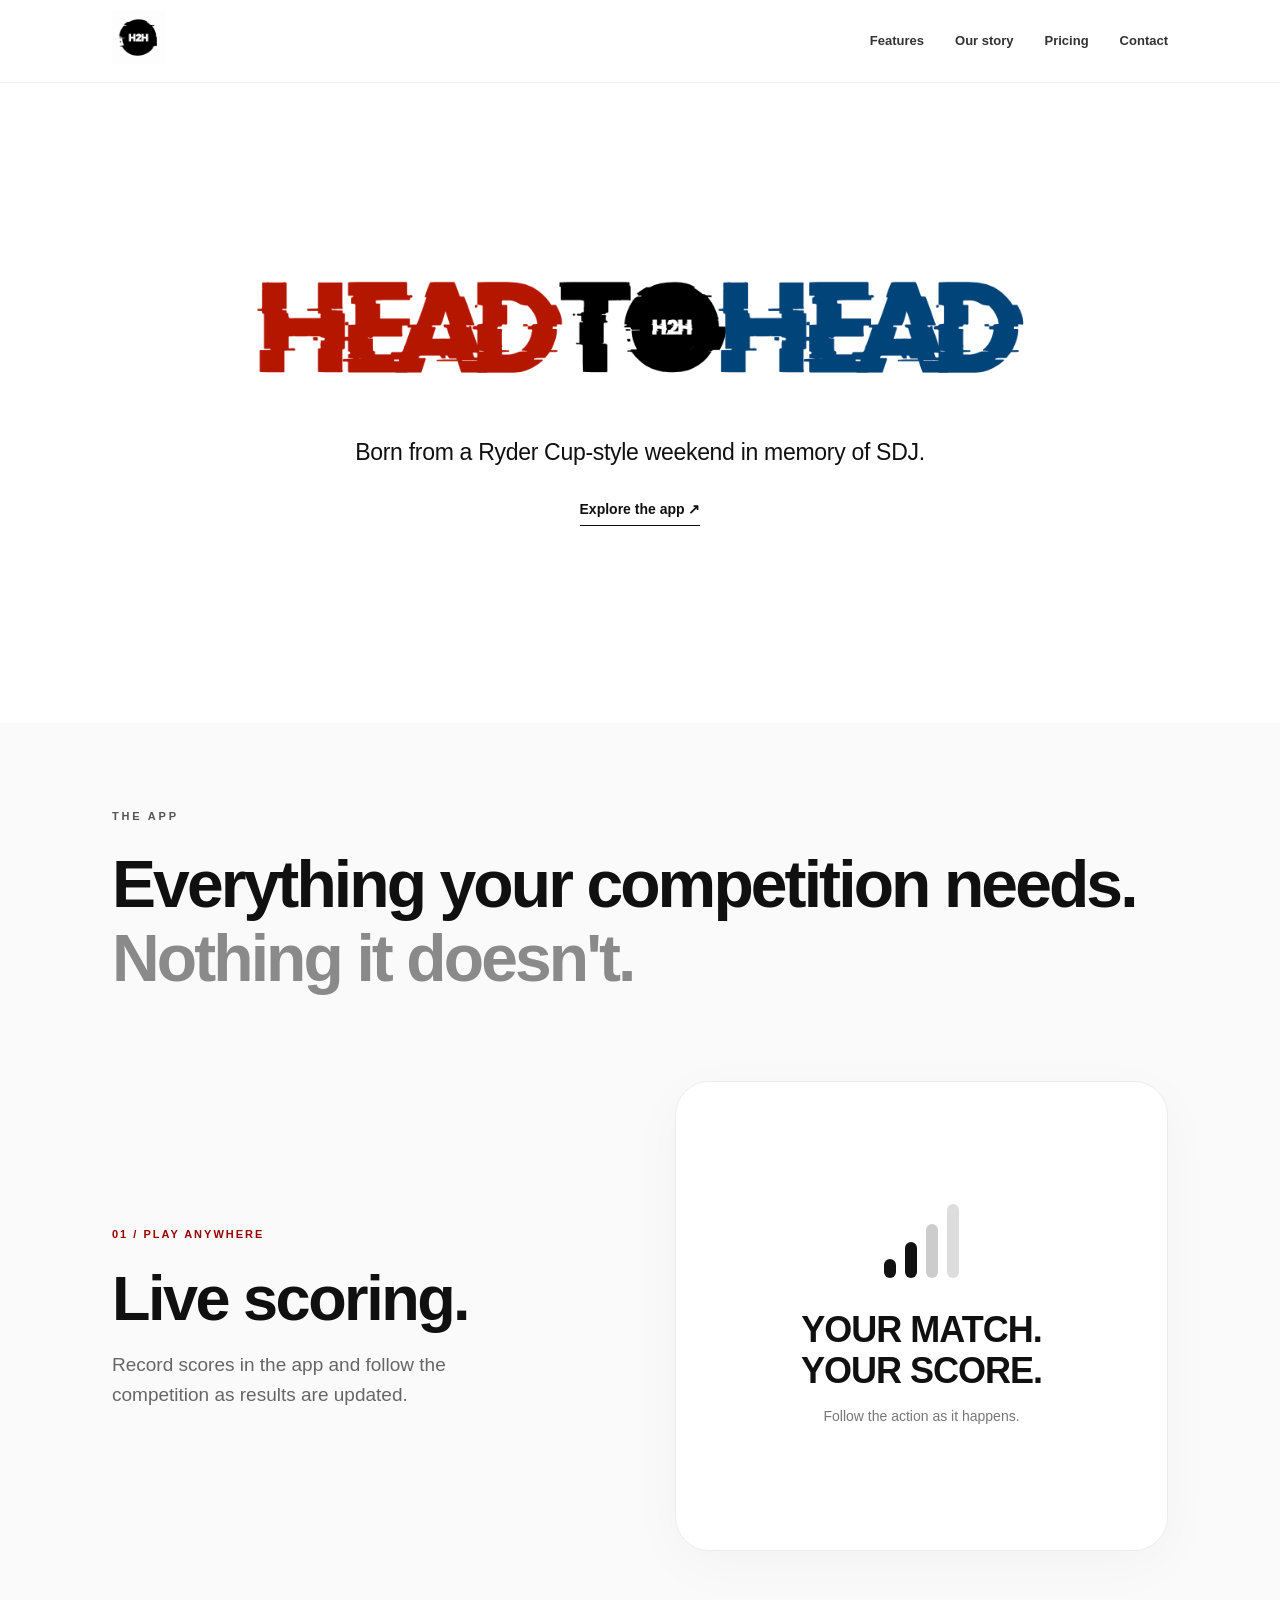
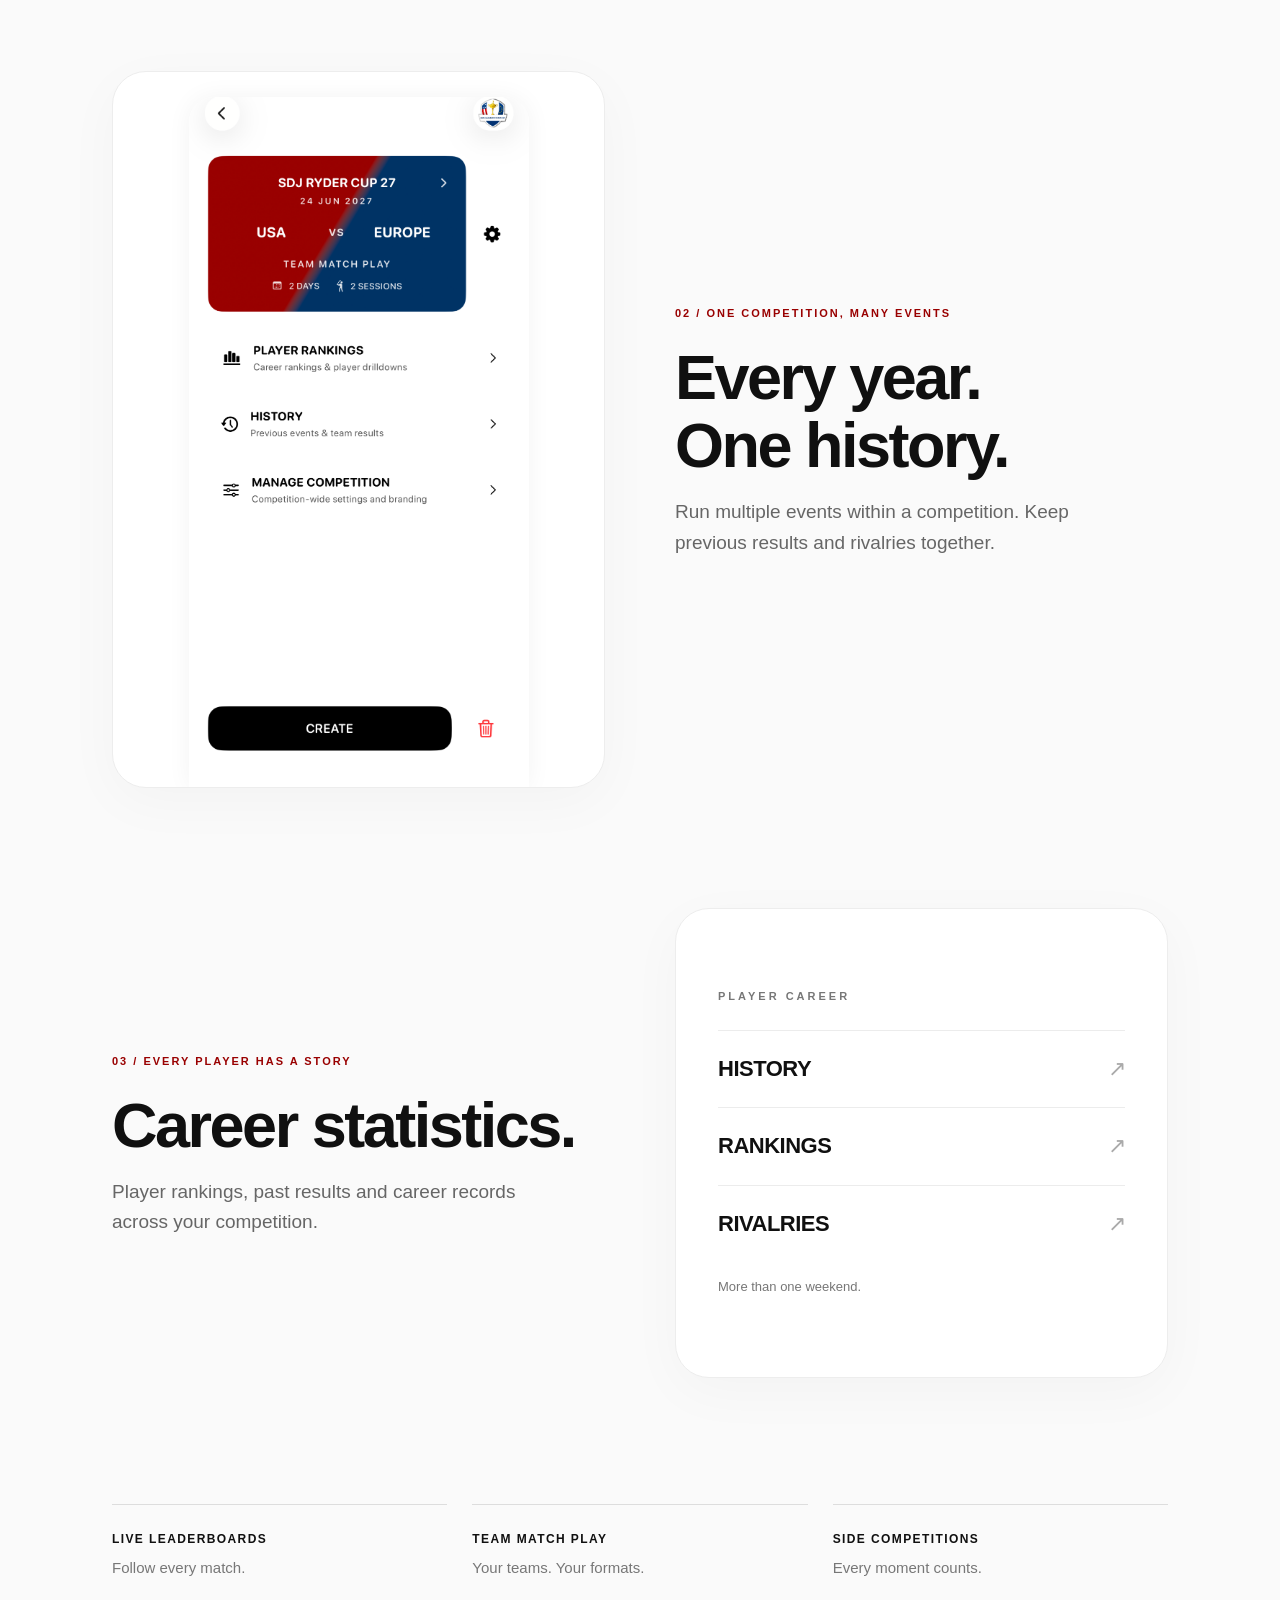
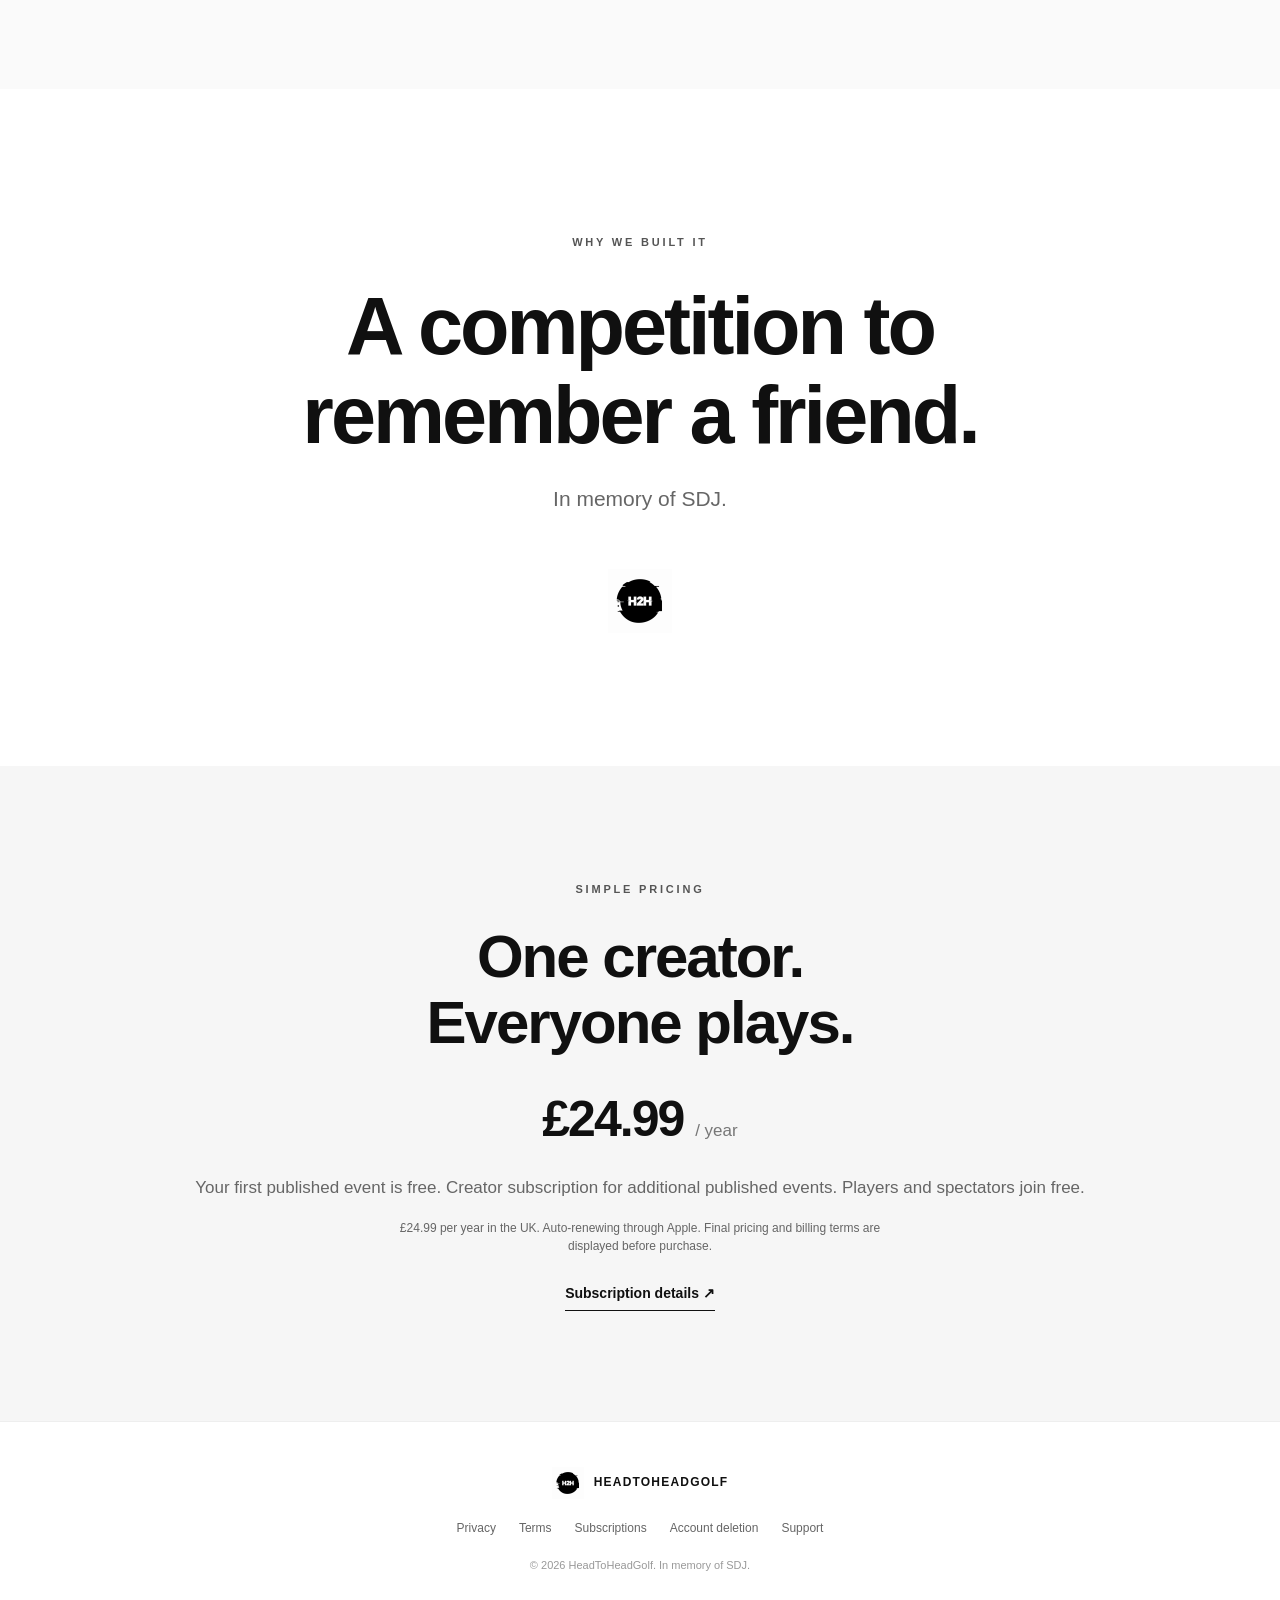
==== commit 3e8d23af: "Add files via upload" ====
--- a/index.html
+++ b/index.html
@@ -1,12 +1,12 @@
 <!doctype html>
-<html lang="en"><head><meta charset="utf-8"><meta name="viewport" content="width=device-width,initial-scale=1"><meta name="theme-color" content="#ffffff"><meta name="description" content="HeadToHeadGolf. Ryder Cup-style golf competitions, offline scoring and player career statistics."><title>HeadToHeadGolf</title><link rel="icon" type="image/png" href="h2h-logo.png"><link rel="stylesheet" href="style.css"></head>
+<html lang="en"><head><meta charset="utf-8"><meta name="viewport" content="width=device-width,initial-scale=1"><meta name="theme-color" content="#ffffff"><meta name="description" content="HeadToHeadGolf. Golf competitions, live leaderboards and player career statistics."><title>HeadToHeadGolf</title><link rel="icon" type="image/png" href="h2h-logo.png"><link rel="stylesheet" href="style.css"></head>
 <body><header class="site-header"><div class="wrap nav"><a class="site-mark" href="index.html" aria-label="HeadToHeadGolf home"><img src="h2h-logo.png" alt="H2H logo"></a><nav aria-label="Main navigation"><a href="#features">Features</a><a href="#story">Our story</a><a href="#pricing">Pricing</a><a href="mailto:h2hgolf@gmail.com">Contact</a></nav></div></header>
 <main>
 <section class="hero-min"><div class="wrap hero-content"><img class="wordmark" src="headtohead-wordmark.png" alt="HEAD TO HEAD — H2H"><p class="hero-line">Born from a Ryder Cup-style weekend in memory of SDJ.</p><a class="minimal-cta" href="#features">Explore the app <span aria-hidden="true">↗</span></a></div></section>
-<section id="features" class="feature-showcase"><div class="wrap"><div class="section-label">THE APP</div><h1>Everything your competition needs.<br><span>Nothing it doesn't.</span></h1><div class="spotlight"><div class="spotlight-copy"><span class="feature-index">01 / PLAY ANYWHERE</span><h2>Offline scoring.</h2><p>Keep recording scores without a connection. Sync when you're back online.</p></div><div class="visual visual-simple"><div class="signal-icon" aria-hidden="true"><span></span><span></span><span></span><span></span></div><div class="signal-title">NO SIGNAL.<br>NO PROBLEM.</div><div class="signal-sub">Keep playing. Keep scoring.</div></div></div>
+<section id="features" class="feature-showcase"><div class="wrap"><div class="section-label">THE APP</div><h1>Everything your competition needs.<br><span>Nothing it doesn't.</span></h1><div class="spotlight"><div class="spotlight-copy"><span class="feature-index">01 / PLAY ANYWHERE</span><h2>Live scoring.</h2><p>Record scores in the app and follow the competition as results are updated.</p></div><div class="visual visual-simple"><div class="signal-icon" aria-hidden="true"><span></span><span></span><span></span><span></span></div><div class="signal-title">YOUR MATCH.<br>YOUR SCORE.</div><div class="signal-sub">Follow the action as it happens.</div></div></div>
 <div class="spotlight reverse"><div class="spotlight-copy"><span class="feature-index">02 / ONE COMPETITION, MANY EVENTS</span><h2>Every year.<br>One history.</h2><p>Run multiple events within a competition. Keep previous results and rivalries together.</p></div><div class="visual screenshot-visual"><img src="competition.png" alt="HeadToHeadGolf competition screen showing player rankings, history and event management" loading="lazy"></div></div>
 <div class="spotlight"><div class="spotlight-copy"><span class="feature-index">03 / EVERY PLAYER HAS A STORY</span><h2>Career statistics.</h2><p>Player rankings, past results and career records across your competition.</p></div><div class="visual stat-visual"><div class="stat-header">PLAYER CAREER</div><div class="stat-line"><strong>HISTORY</strong><span>↗</span></div><div class="stat-line"><strong>RANKINGS</strong><span>↗</span></div><div class="stat-line"><strong>RIVALRIES</strong><span>↗</span></div><div class="stat-note">More than one weekend.</div></div></div>
 <div class="mini-features"><div><strong>LIVE LEADERBOARDS</strong><span>Follow every match.</span></div><div><strong>TEAM MATCH PLAY</strong><span>Your teams. Your formats.</span></div><div><strong>SIDE COMPETITIONS</strong><span>Every moment counts.</span></div></div></div></section>
 <section class="story-section" id="story"><div class="wrap story-inner"><span class="section-label">WHY WE BUILT IT</span><h2>A competition to<br>remember a friend.</h2><p>In memory of SDJ.</p><img src="h2h-logo.png" alt="H2H" class="story-mark"></div></section>
-<section class="pricing-section" id="pricing"><div class="wrap pricing-inner"><span class="section-label">SIMPLE PRICING</span><h2>One creator.<br>Everyone plays.</h2><div class="pricing-value">£4.99 <span>/ year</span></div><p>Planned UK Creator subscription. Players and spectators join free.</p><p class="small-muted">Not available to purchase yet. Apple displays final local pricing and subscription terms at checkout.</p><a class="minimal-cta" href="subscriptions.html">Subscription details ↗</a></div></section>
+<section class="pricing-section" id="pricing"><div class="wrap pricing-inner"><span class="section-label">SIMPLE PRICING</span><h2>One creator.<br>Everyone plays.</h2><div class="pricing-value">£24.99 <span>/ year</span></div><p>Your first published event is free. Creator subscription for additional published events. Players and spectators join free.</p><p class="small-muted">£24.99 per year in the UK. Auto-renewing through Apple. Final pricing and billing terms are displayed before purchase.</p><a class="minimal-cta" href="subscriptions.html">Subscription details ↗</a></div></section>
 </main><footer class="minimal-footer"><div class="wrap footer-content"><div class="footer-brand"><img src="h2h-logo.png" alt="H2H"><span>HEADTOHEADGOLF</span></div><div class="footlinks"><a href="privacy.html">Privacy</a><a href="terms.html">Terms</a><a href="subscriptions.html">Subscriptions</a><a href="deletion.html">Account deletion</a><a href="mailto:h2hgolf@gmail.com">Support</a></div><small>© 2026 HeadToHeadGolf. In memory of SDJ.</small></div></footer></body></html>
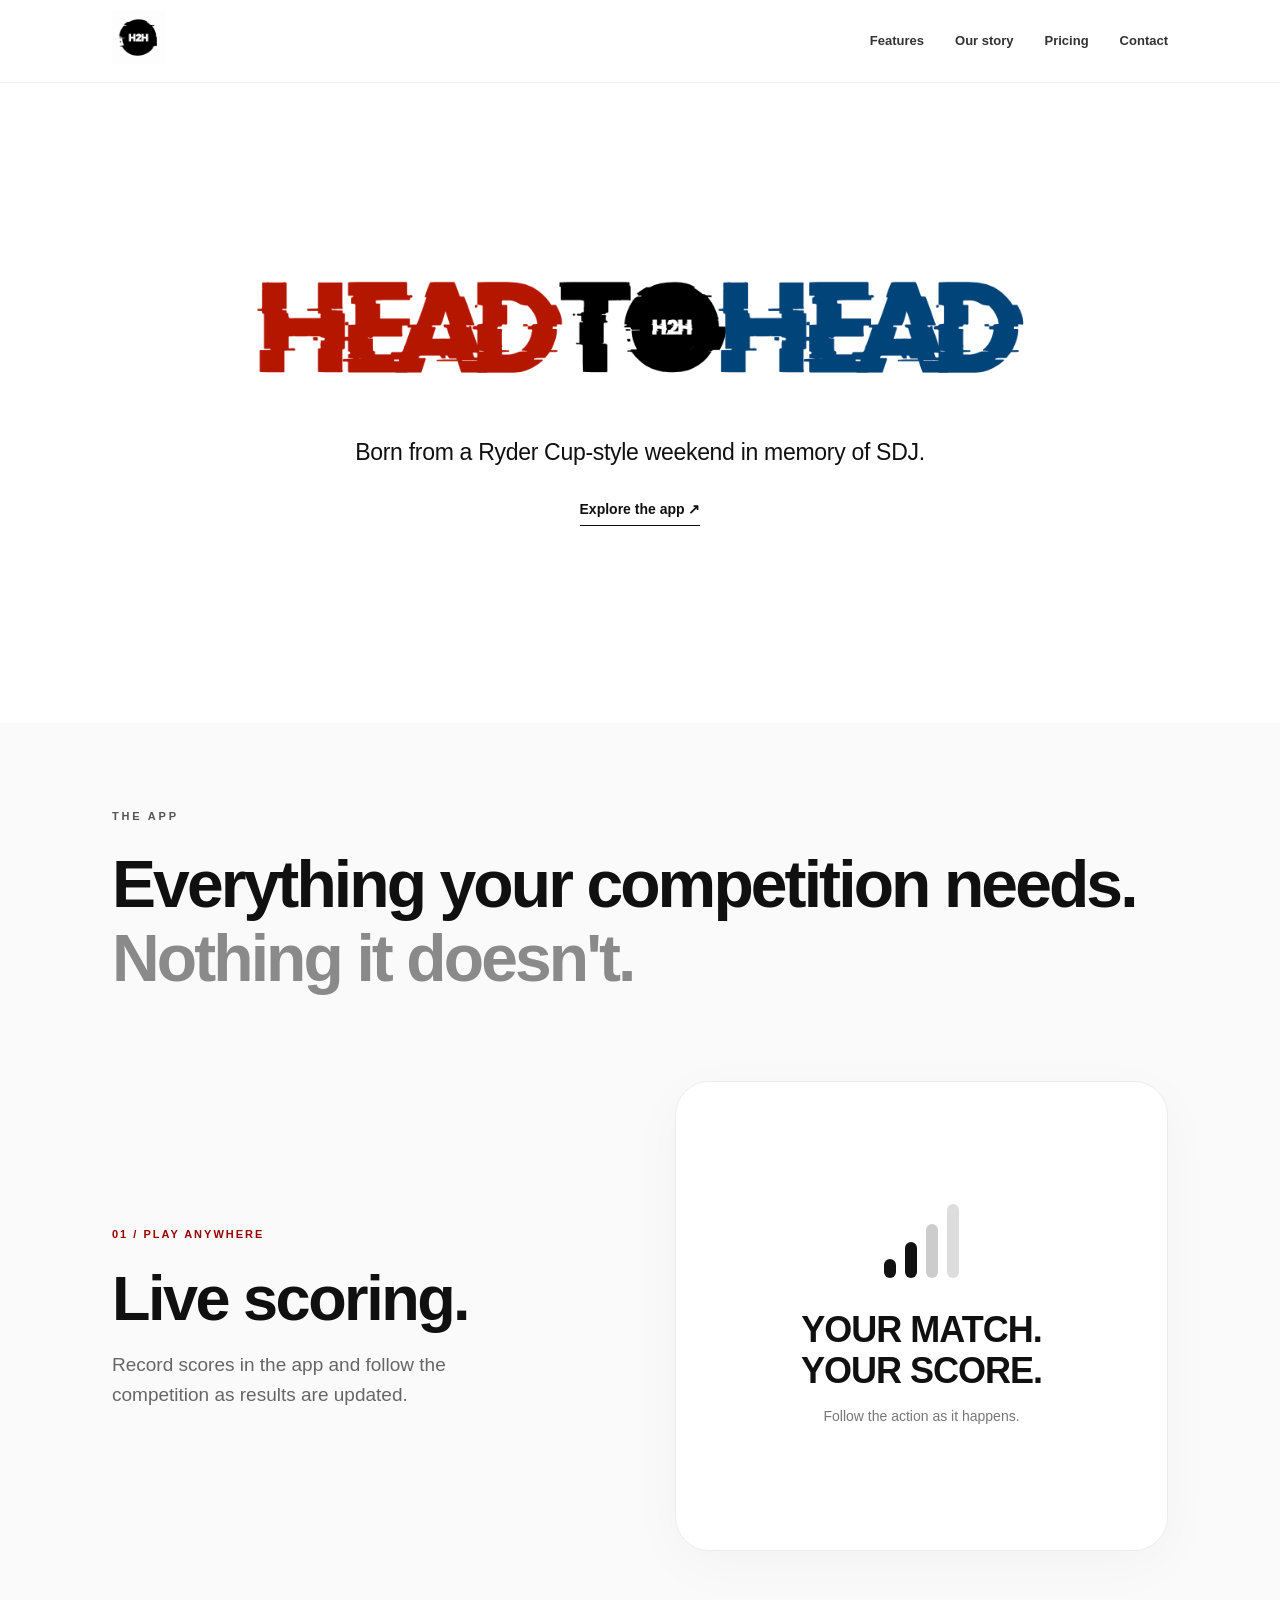
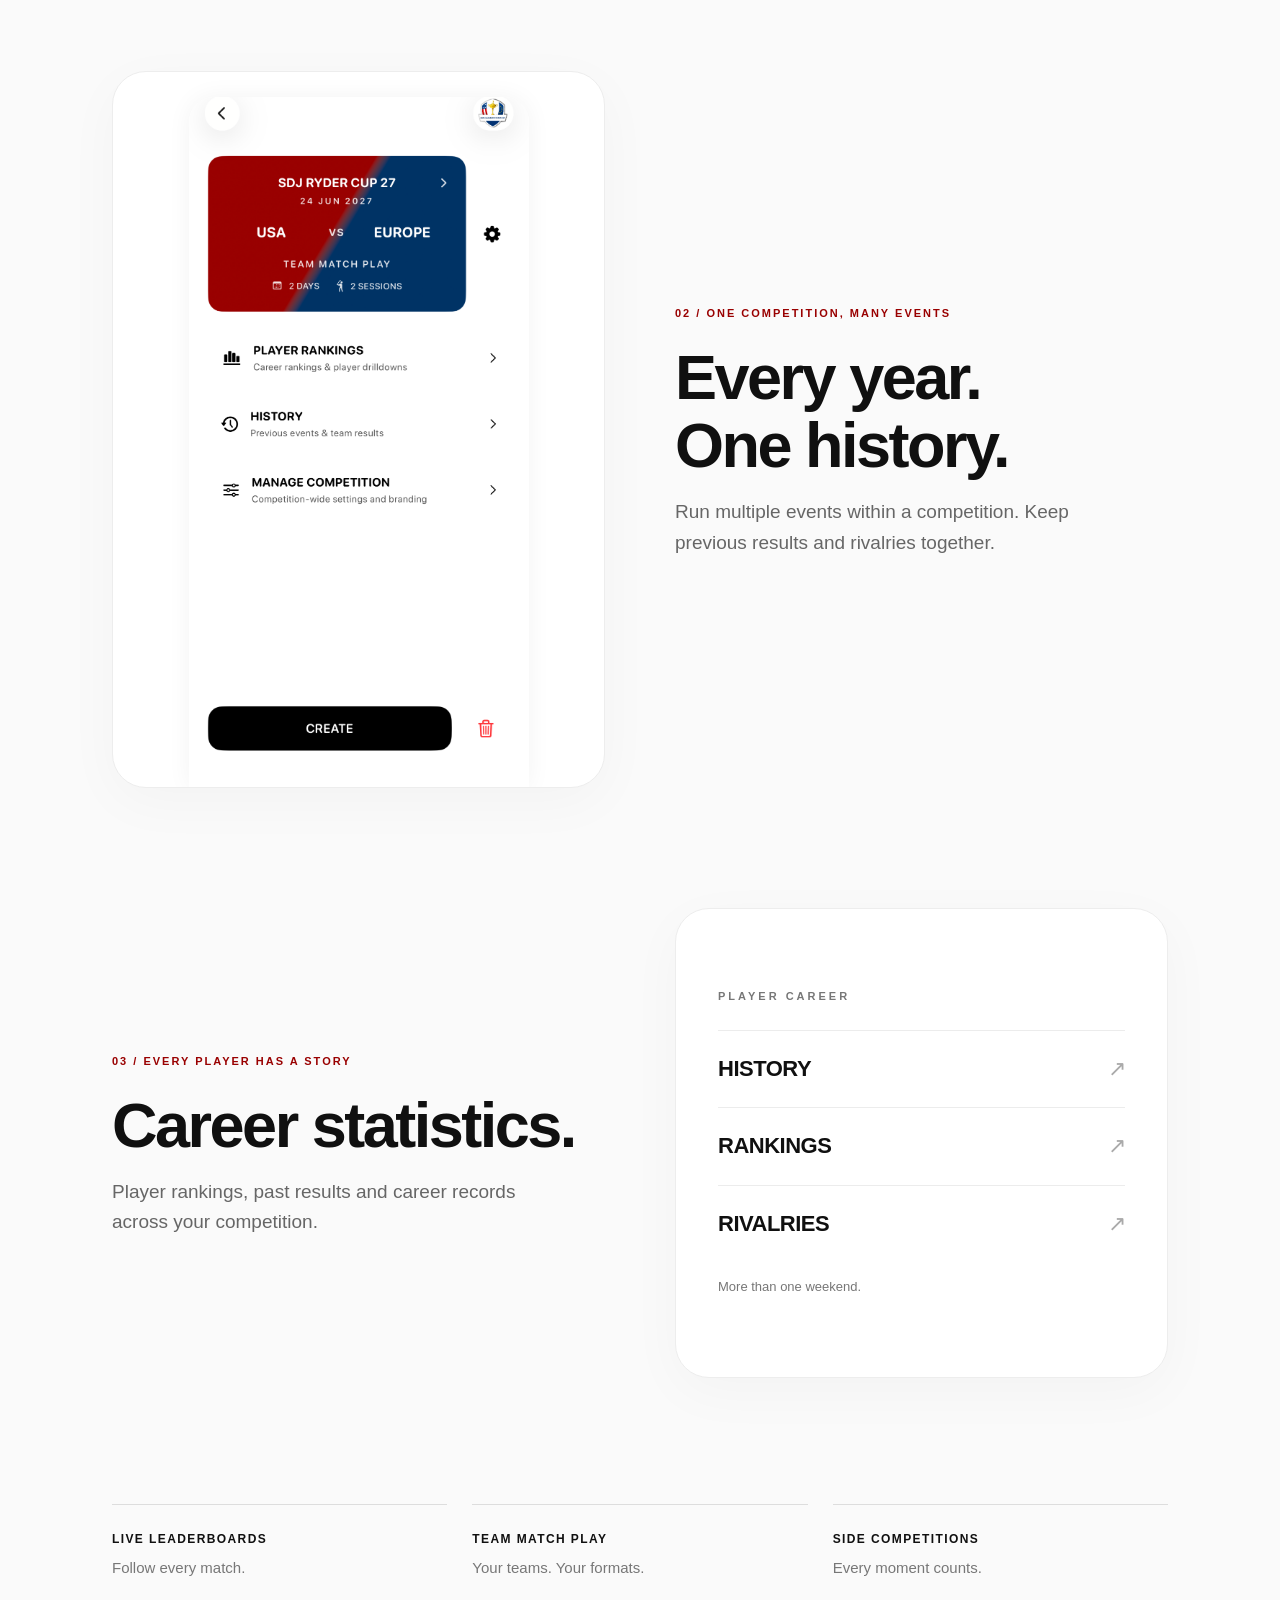
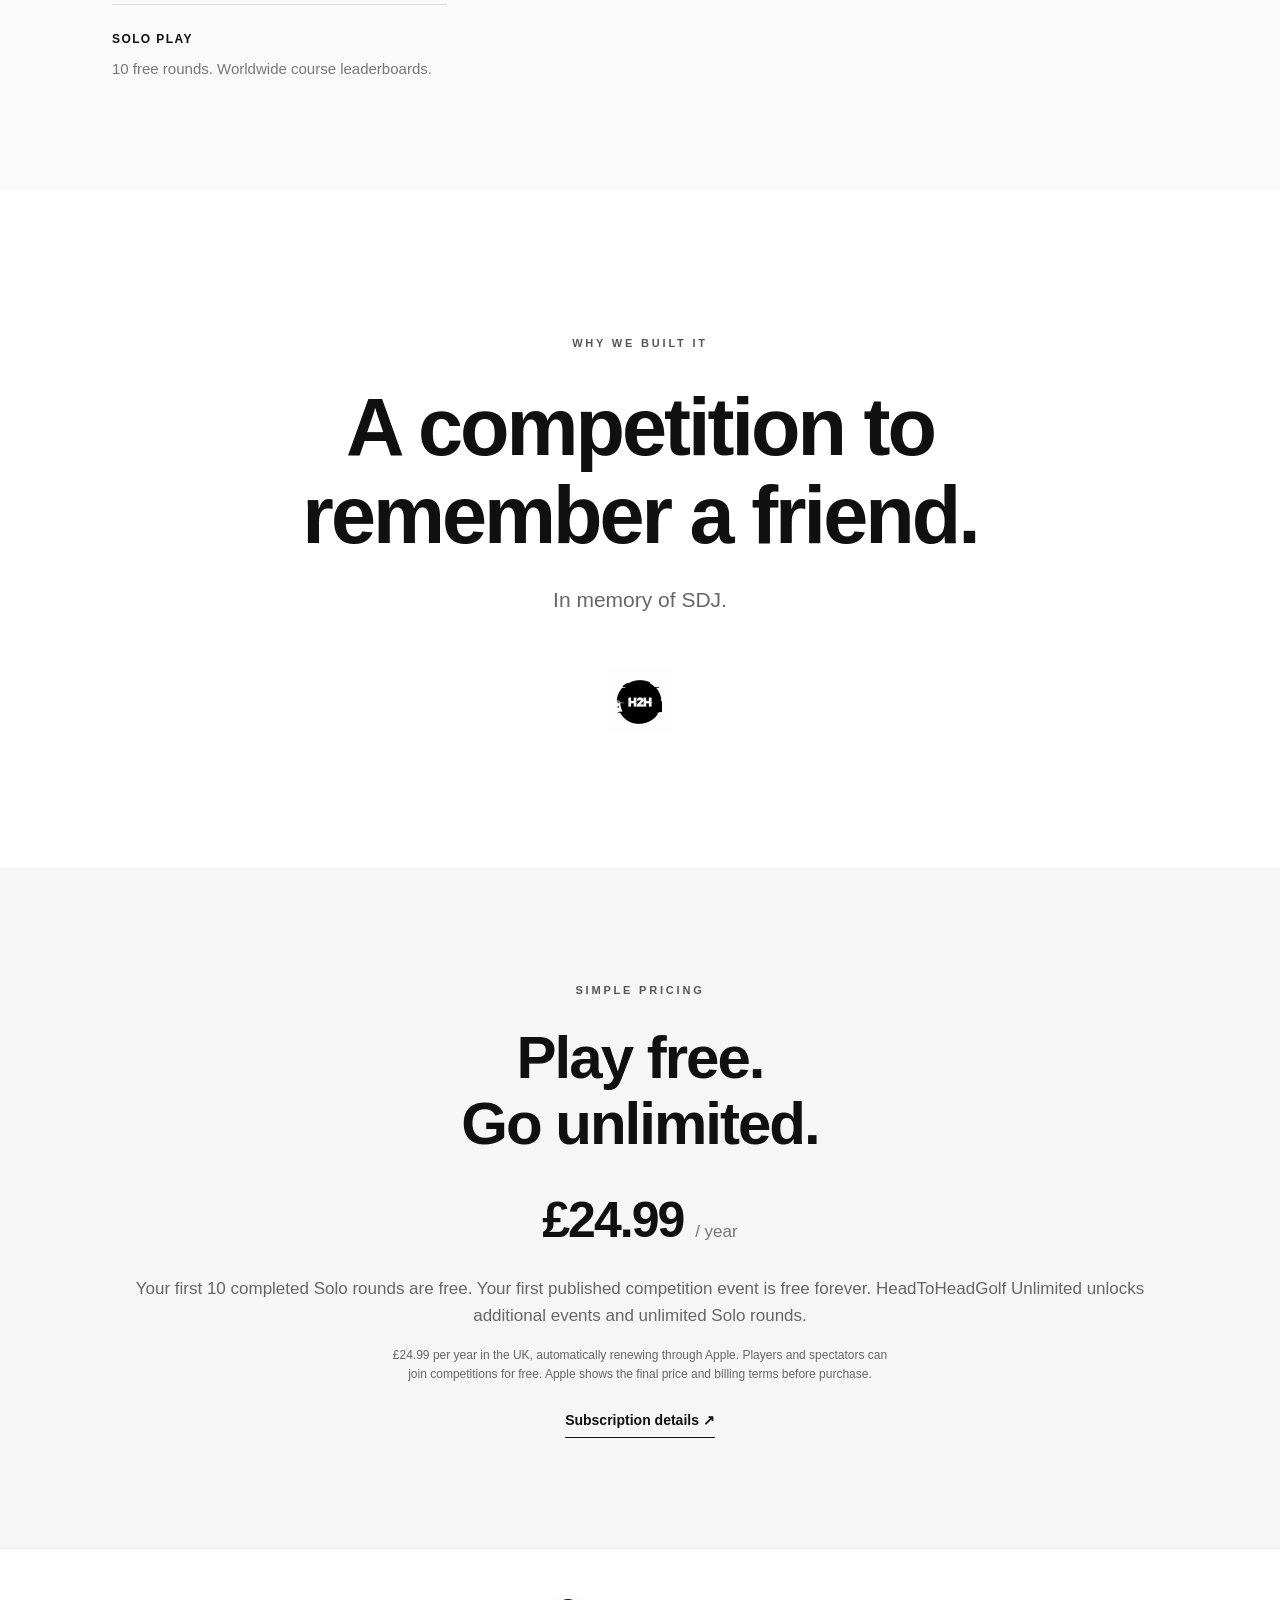
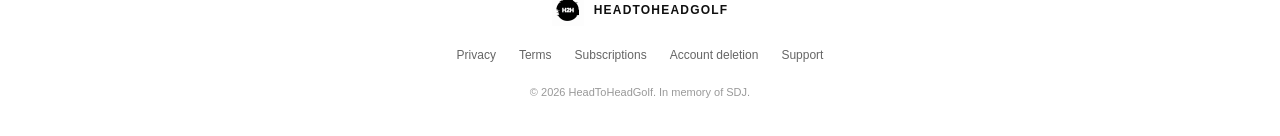
==== commit c7b66f14: "Add files via upload" ====
--- a/index.html
+++ b/index.html
@@ -1,12 +1,13 @@
-<!doctype html>
-<html lang="en"><head><meta charset="utf-8"><meta name="viewport" content="width=device-width,initial-scale=1"><meta name="theme-color" content="#ffffff"><meta name="description" content="HeadToHeadGolf. Golf competitions, live leaderboards and player career statistics."><title>HeadToHeadGolf</title><link rel="icon" type="image/png" href="h2h-logo.png"><link rel="stylesheet" href="style.css"></head>
-<body><header class="site-header"><div class="wrap nav"><a class="site-mark" href="index.html" aria-label="HeadToHeadGolf home"><img src="h2h-logo.png" alt="H2H logo"></a><nav aria-label="Main navigation"><a href="#features">Features</a><a href="#story">Our story</a><a href="#pricing">Pricing</a><a href="mailto:h2hgolf@gmail.com">Contact</a></nav></div></header>
+<!DOCTYPE html>
+
+<html lang="en"><head><meta charset="utf-8"/><meta content="width=device-width,initial-scale=1" name="viewport"/><meta content="#ffffff" name="theme-color"/><meta content="HeadToHeadGolf golf competitions, live leaderboards and Solo Play. First 10 Solo rounds free, first published event free." name="description"/><title>HeadToHeadGolf</title><link href="h2h-logo.png" rel="icon" type="image/png"/><link href="style.css" rel="stylesheet"/></head>
+<body><header class="site-header"><div class="wrap nav"><a aria-label="HeadToHeadGolf home" class="site-mark" href="index.html"><img alt="H2H logo" src="h2h-logo.png"/></a><nav aria-label="Main navigation"><a href="#features">Features</a><a href="#story">Our story</a><a href="#pricing">Pricing</a><a href="mailto:h2hgolf@gmail.com">Contact</a></nav></div></header>
 <main>
-<section class="hero-min"><div class="wrap hero-content"><img class="wordmark" src="headtohead-wordmark.png" alt="HEAD TO HEAD — H2H"><p class="hero-line">Born from a Ryder Cup-style weekend in memory of SDJ.</p><a class="minimal-cta" href="#features">Explore the app <span aria-hidden="true">↗</span></a></div></section>
-<section id="features" class="feature-showcase"><div class="wrap"><div class="section-label">THE APP</div><h1>Everything your competition needs.<br><span>Nothing it doesn't.</span></h1><div class="spotlight"><div class="spotlight-copy"><span class="feature-index">01 / PLAY ANYWHERE</span><h2>Live scoring.</h2><p>Record scores in the app and follow the competition as results are updated.</p></div><div class="visual visual-simple"><div class="signal-icon" aria-hidden="true"><span></span><span></span><span></span><span></span></div><div class="signal-title">YOUR MATCH.<br>YOUR SCORE.</div><div class="signal-sub">Follow the action as it happens.</div></div></div>
-<div class="spotlight reverse"><div class="spotlight-copy"><span class="feature-index">02 / ONE COMPETITION, MANY EVENTS</span><h2>Every year.<br>One history.</h2><p>Run multiple events within a competition. Keep previous results and rivalries together.</p></div><div class="visual screenshot-visual"><img src="competition.png" alt="HeadToHeadGolf competition screen showing player rankings, history and event management" loading="lazy"></div></div>
+<section class="hero-min"><div class="wrap hero-content"><img alt="HEAD TO HEAD — H2H" class="wordmark" src="headtohead-wordmark.png"/><p class="hero-line">Born from a Ryder Cup-style weekend in memory of SDJ.</p><a class="minimal-cta" href="#features">Explore the app <span aria-hidden="true">↗</span></a></div></section>
+<section class="feature-showcase" id="features"><div class="wrap"><div class="section-label">THE APP</div><h1>Everything your competition needs.<br/><span>Nothing it doesn't.</span></h1><div class="spotlight"><div class="spotlight-copy"><span class="feature-index">01 / PLAY ANYWHERE</span><h2>Live scoring.</h2><p>Record scores in the app and follow the competition as results are updated.</p></div><div class="visual visual-simple"><div aria-hidden="true" class="signal-icon"><span></span><span></span><span></span><span></span></div><div class="signal-title">YOUR MATCH.<br/>YOUR SCORE.</div><div class="signal-sub">Follow the action as it happens.</div></div></div>
+<div class="spotlight reverse"><div class="spotlight-copy"><span class="feature-index">02 / ONE COMPETITION, MANY EVENTS</span><h2>Every year.<br/>One history.</h2><p>Run multiple events within a competition. Keep previous results and rivalries together.</p></div><div class="visual screenshot-visual"><img alt="HeadToHeadGolf competition screen showing player rankings, history and event management" loading="lazy" src="competition.png"/></div></div>
 <div class="spotlight"><div class="spotlight-copy"><span class="feature-index">03 / EVERY PLAYER HAS A STORY</span><h2>Career statistics.</h2><p>Player rankings, past results and career records across your competition.</p></div><div class="visual stat-visual"><div class="stat-header">PLAYER CAREER</div><div class="stat-line"><strong>HISTORY</strong><span>↗</span></div><div class="stat-line"><strong>RANKINGS</strong><span>↗</span></div><div class="stat-line"><strong>RIVALRIES</strong><span>↗</span></div><div class="stat-note">More than one weekend.</div></div></div>
-<div class="mini-features"><div><strong>LIVE LEADERBOARDS</strong><span>Follow every match.</span></div><div><strong>TEAM MATCH PLAY</strong><span>Your teams. Your formats.</span></div><div><strong>SIDE COMPETITIONS</strong><span>Every moment counts.</span></div></div></div></section>
-<section class="story-section" id="story"><div class="wrap story-inner"><span class="section-label">WHY WE BUILT IT</span><h2>A competition to<br>remember a friend.</h2><p>In memory of SDJ.</p><img src="h2h-logo.png" alt="H2H" class="story-mark"></div></section>
-<section class="pricing-section" id="pricing"><div class="wrap pricing-inner"><span class="section-label">SIMPLE PRICING</span><h2>One creator.<br>Everyone plays.</h2><div class="pricing-value">£24.99 <span>/ year</span></div><p>Your first published event is free. Creator subscription for additional published events. Players and spectators join free.</p><p class="small-muted">£24.99 per year in the UK. Auto-renewing through Apple. Final pricing and billing terms are displayed before purchase.</p><a class="minimal-cta" href="subscriptions.html">Subscription details ↗</a></div></section>
-</main><footer class="minimal-footer"><div class="wrap footer-content"><div class="footer-brand"><img src="h2h-logo.png" alt="H2H"><span>HEADTOHEADGOLF</span></div><div class="footlinks"><a href="privacy.html">Privacy</a><a href="terms.html">Terms</a><a href="subscriptions.html">Subscriptions</a><a href="deletion.html">Account deletion</a><a href="mailto:h2hgolf@gmail.com">Support</a></div><small>© 2026 HeadToHeadGolf. In memory of SDJ.</small></div></footer></body></html>+<div class="mini-features"><div><strong>LIVE LEADERBOARDS</strong><span>Follow every match.</span></div><div><strong>TEAM MATCH PLAY</strong><span>Your teams. Your formats.</span></div><div><strong>SIDE COMPETITIONS</strong><span>Every moment counts.</span></div><div><strong>SOLO PLAY</strong><span>10 free rounds. Worldwide course leaderboards.</span></div></div></div></section>
+<section class="story-section" id="story"><div class="wrap story-inner"><span class="section-label">WHY WE BUILT IT</span><h2>A competition to<br/>remember a friend.</h2><p>In memory of SDJ.</p><img alt="H2H" class="story-mark" src="h2h-logo.png"/></div></section>
+<section class="pricing-section" id="pricing"><div class="wrap pricing-inner"><span class="section-label">SIMPLE PRICING</span><h2>Play free.<br/>Go unlimited.</h2><div class="pricing-value">£24.99 <span>/ year</span></div><p>Your first 10 completed Solo rounds are free. Your first published competition event is free forever. HeadToHeadGolf Unlimited unlocks additional events and unlimited Solo rounds.</p><p class="small-muted">£24.99 per year in the UK, automatically renewing through Apple. Players and spectators can join competitions for free. Apple shows the final price and billing terms before purchase.</p><a class="minimal-cta" href="subscriptions.html">Subscription details ↗</a></div></section>
+</main><footer class="minimal-footer"><div class="wrap footer-content"><div class="footer-brand"><img alt="H2H" src="h2h-logo.png"/><span>HEADTOHEADGOLF</span></div><div class="footlinks"><a href="privacy.html">Privacy</a><a href="terms.html">Terms</a><a href="subscriptions.html">Subscriptions</a><a href="deletion.html">Account deletion</a><a href="mailto:h2hgolf@gmail.com">Support</a></div><small>© 2026 HeadToHeadGolf. In memory of SDJ.</small></div></footer></body></html>
